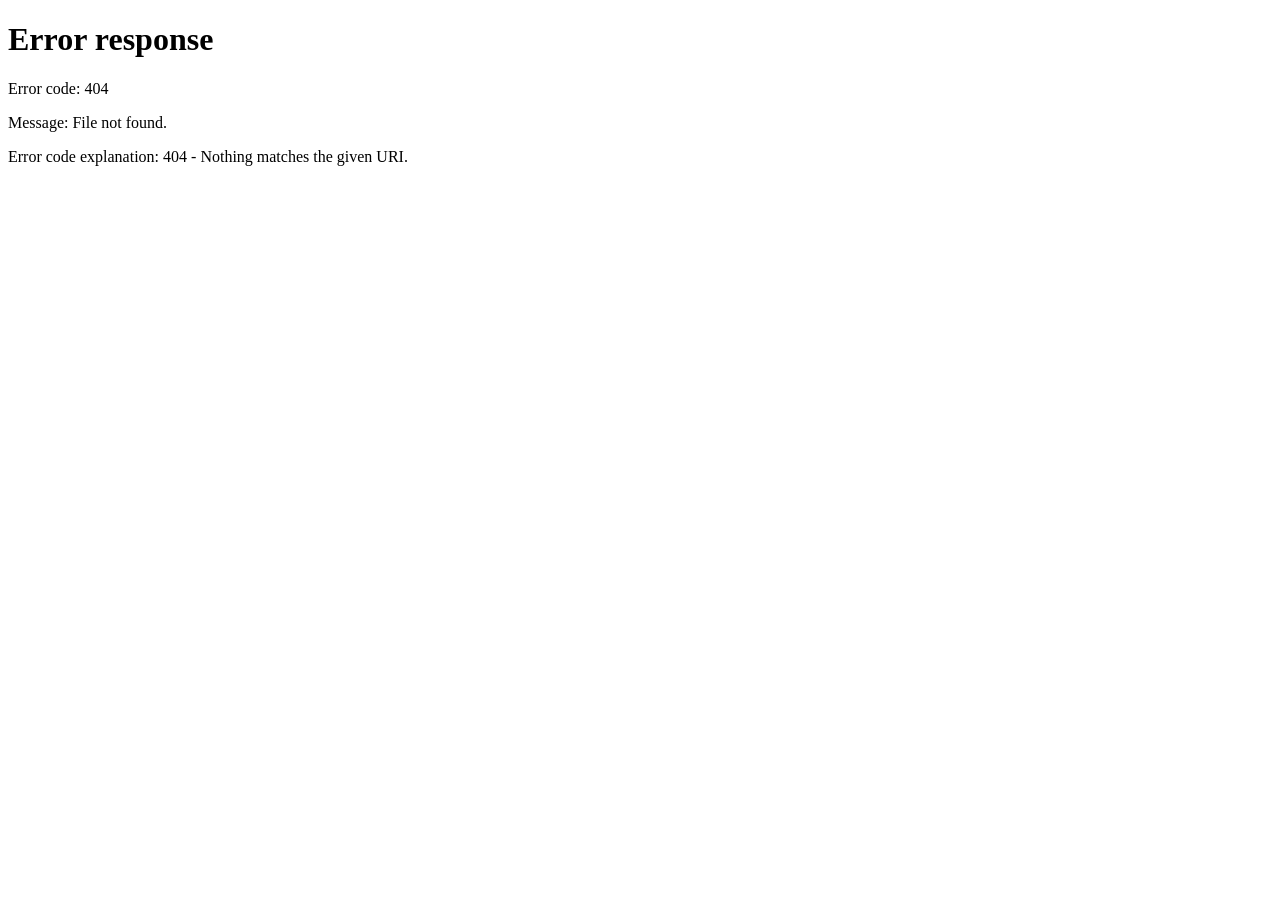
==== index.html @ 6df8cafc "first commit" ====
<!DOCTYPE html>
<html lang="pl">
  <head>
    <meta charset="UTF-8" />
    <meta http-equiv="refresh" content="0; url=/hispano-polaco/es/" />
    <meta name="viewport" content="width=device-width, initial-scale=1.0" />
    <title>Viva Polaco | Szkoła polskiego dla osób hiszpańskojęzycznych</title>
    <meta
      name="description"
      content="Dwujęzyczna strona szkoły języka polskiego dla osób hiszpańskojęzycznych. Wybierz wersję hiszpańską lub polską."
    />
    <meta name="robots" content="index, follow" />
    <link rel="canonical" href="https://teatrodeidiomas.pl/hispano-polaco/" />
    <link rel="alternate" hreflang="es" href="https://teatrodeidiomas.pl/hispano-polaco/es/" />
    <link rel="alternate" hreflang="pl" href="https://teatrodeidiomas.pl/hispano-polaco/pl/" />
    <link rel="alternate" hreflang="x-default" href="https://teatrodeidiomas.pl/hispano-polaco/es/" />
    <link rel="stylesheet" href="/hispano-polaco/assets/css/style.css" />
    <link rel="icon" type="image/svg+xml" href="/hispano-polaco/assets/img/favicon.svg" />
  </head>
  <body>
    <main class="language-hub">
      <section class="hub-card">
        <span class="eyebrow">Viva Polaco</span>
        <h1>Elige idioma / Wybierz język</h1>
        <p class="content-lead">
          Nueva escuela de polaco para personas hispanohablantes. Nowy serwis dla
          hiszpańskojęzycznych uczniów chcących uczyć się polskiego.
        </p>
        <div class="hub-grid">
          <a class="hub-link" href="/hispano-polaco/es/">
            <h2>Español</h2>
            <p>Entrar a la versión en español.</p>
          </a>
          <a class="hub-link" href="/hispano-polaco/pl/">
            <h2>Polski</h2>
            <p>Przejdź do wersji polskiej.</p>
          </a>
        </div>
      </section>
    </main>
  </body>
</html>
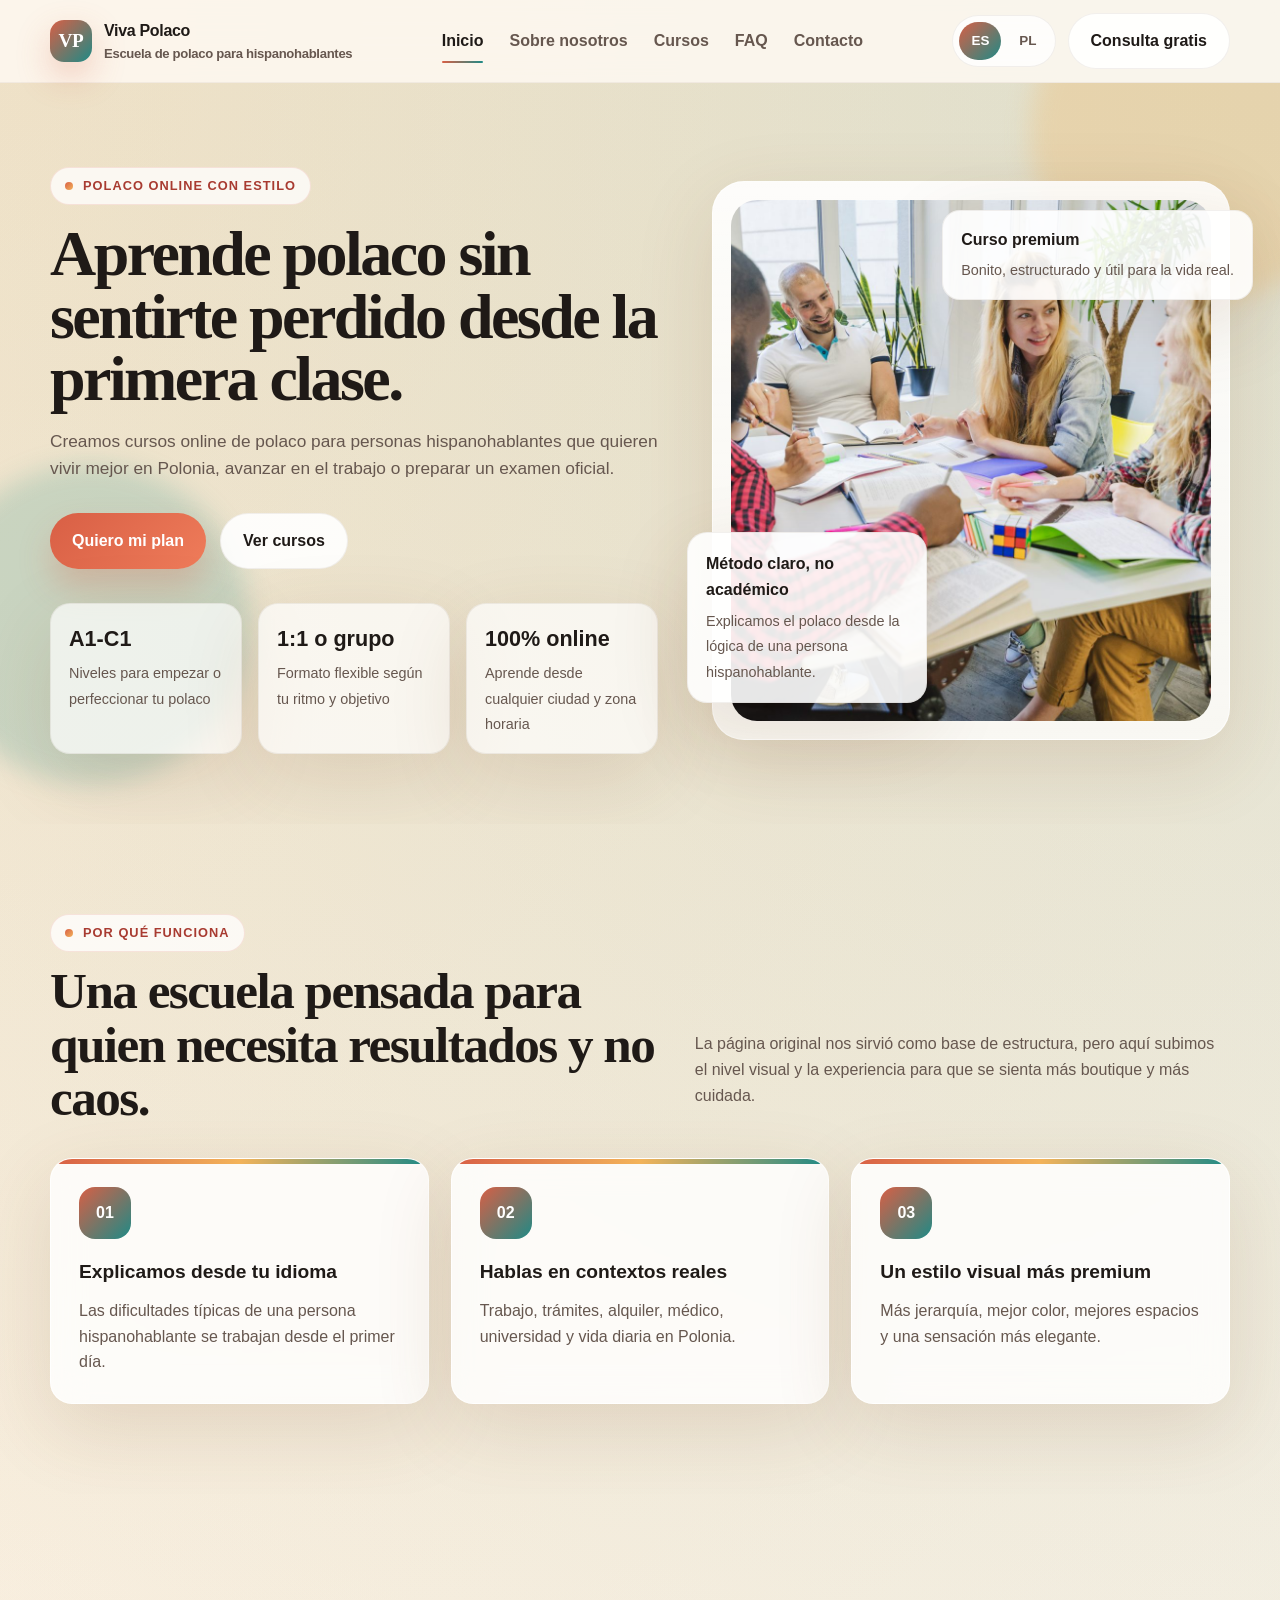
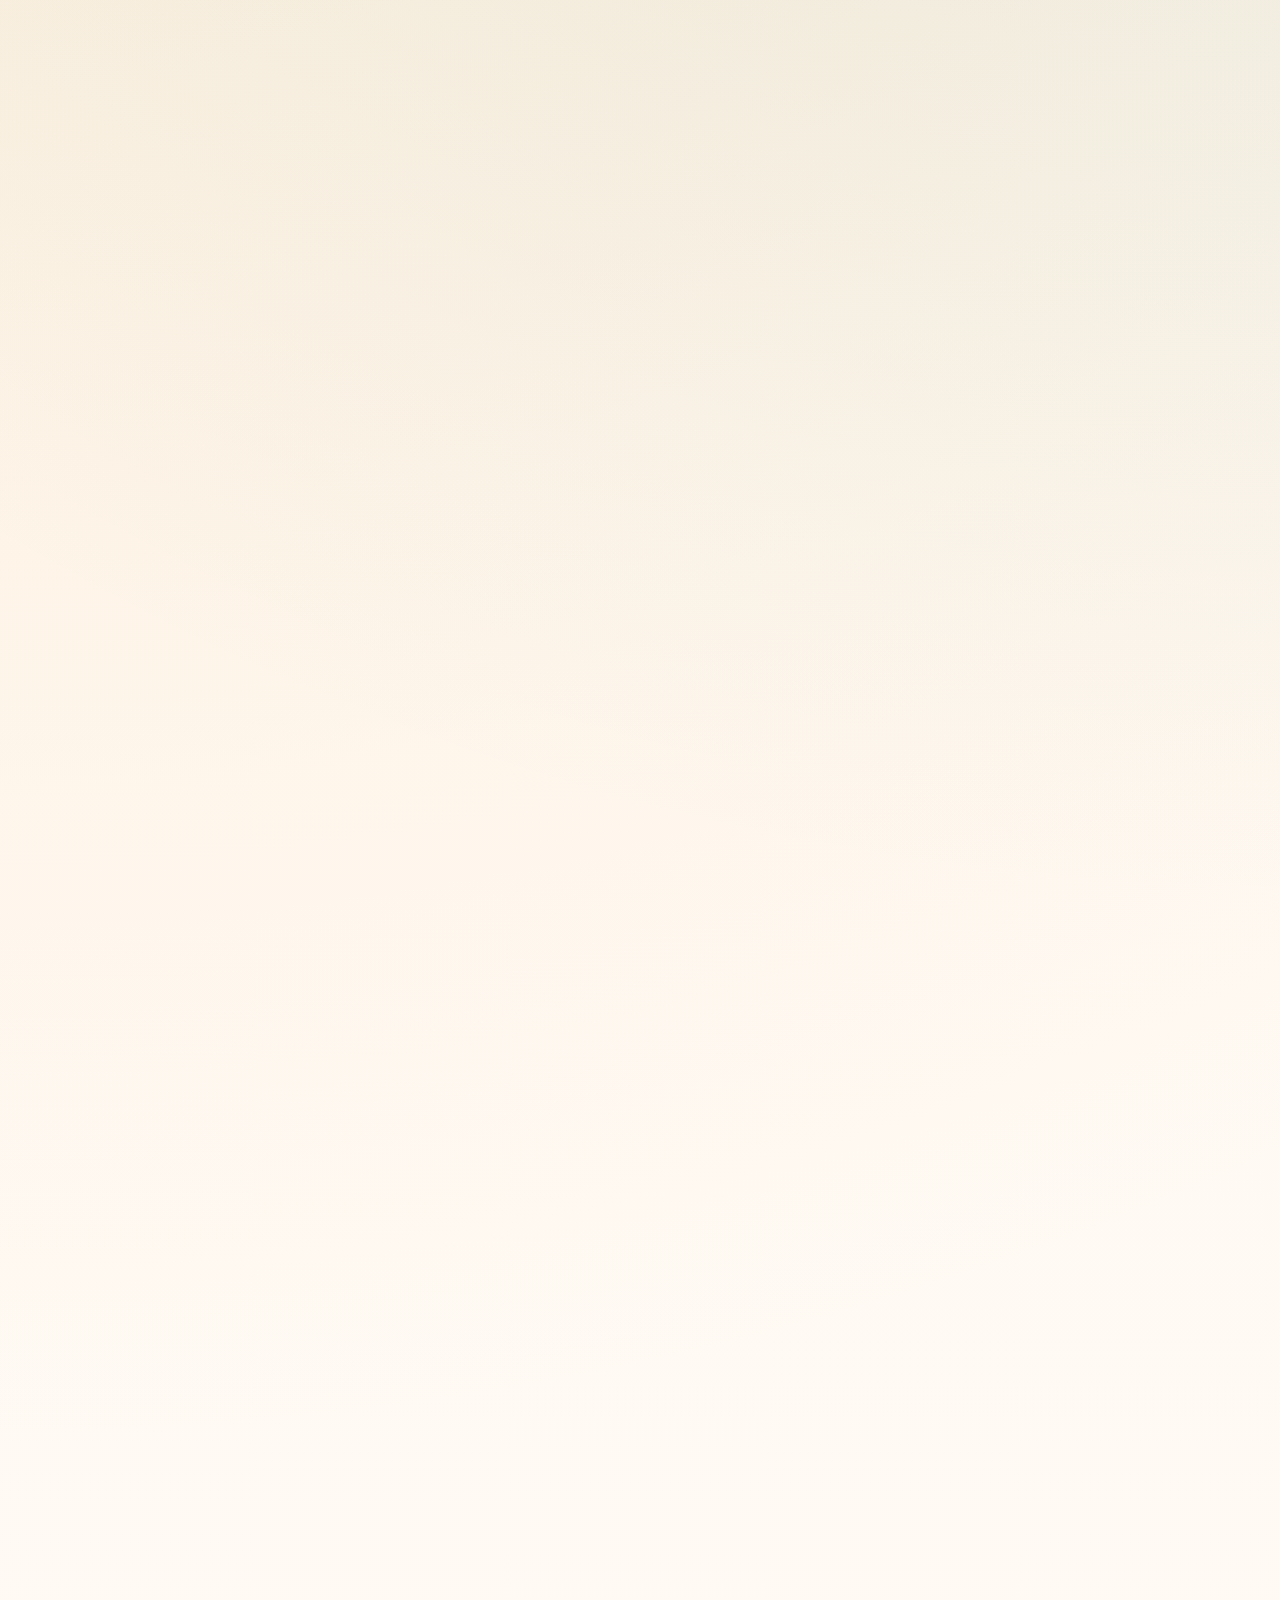
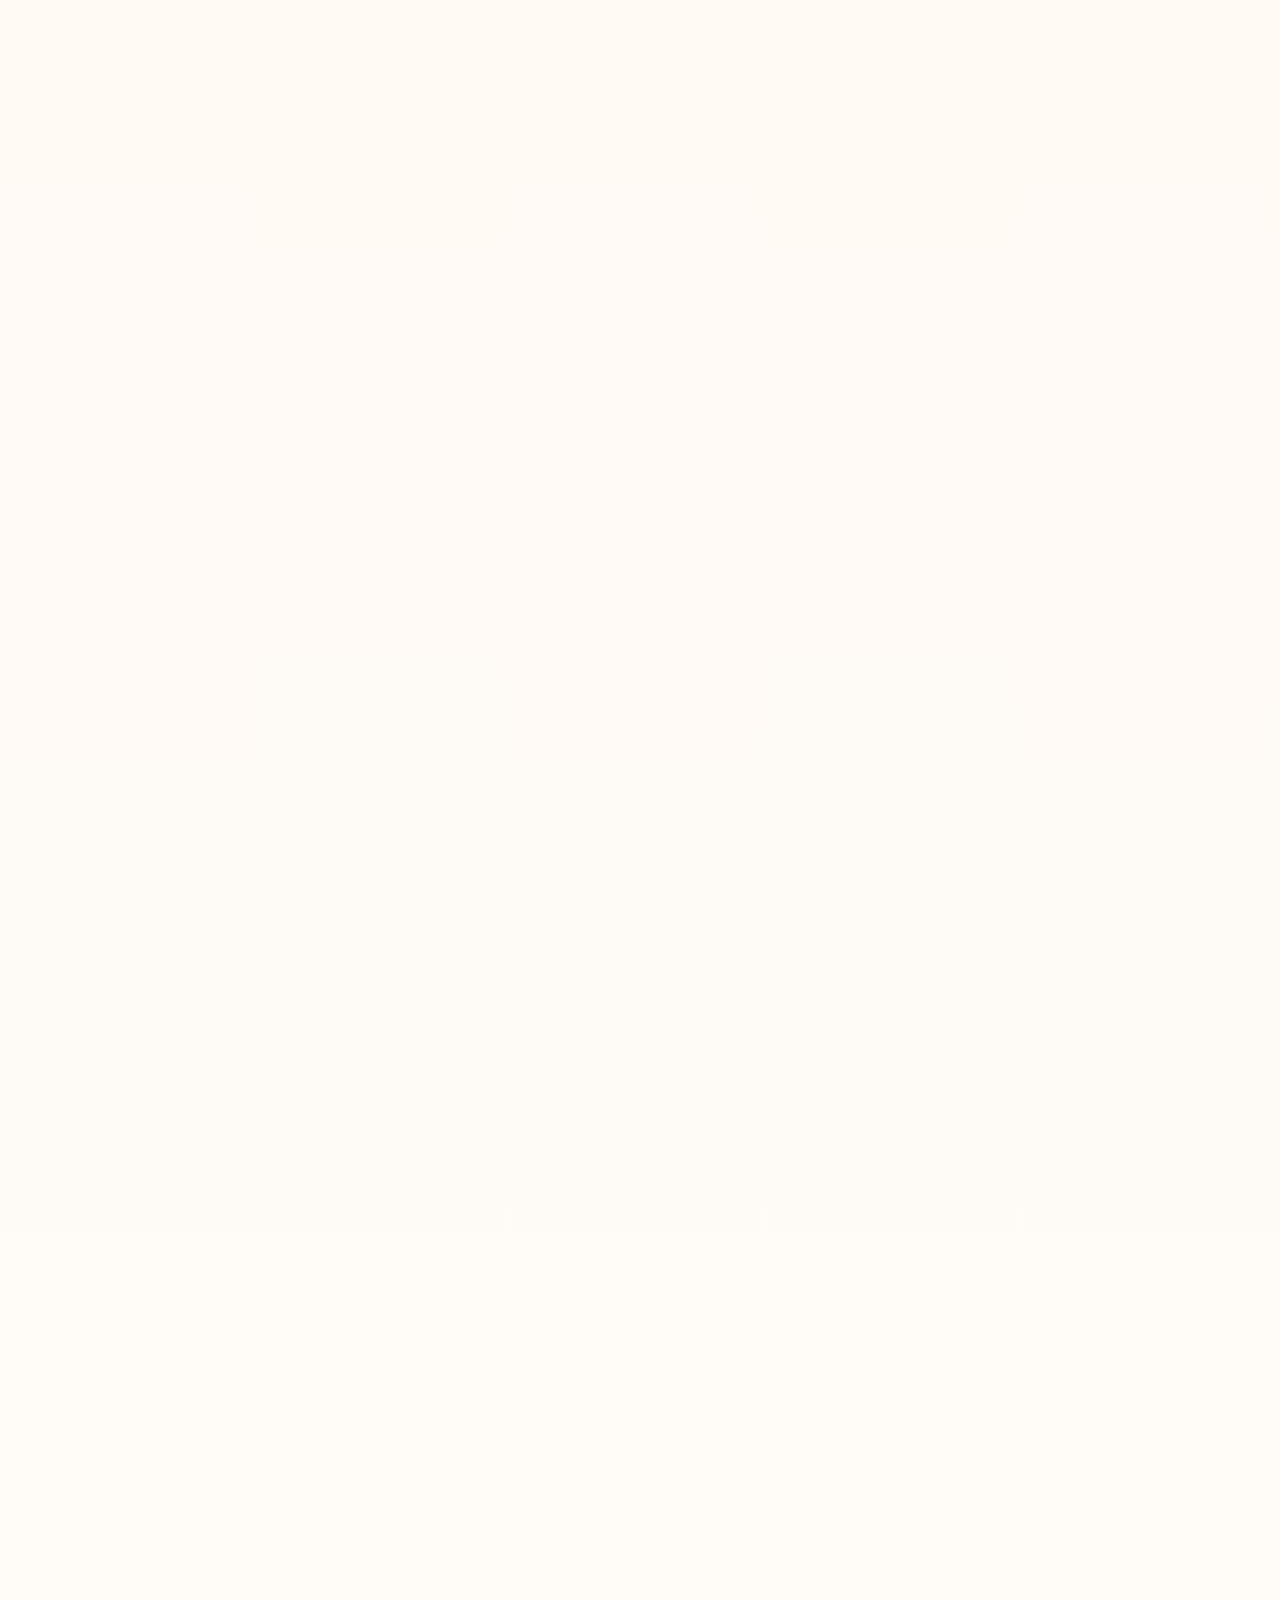
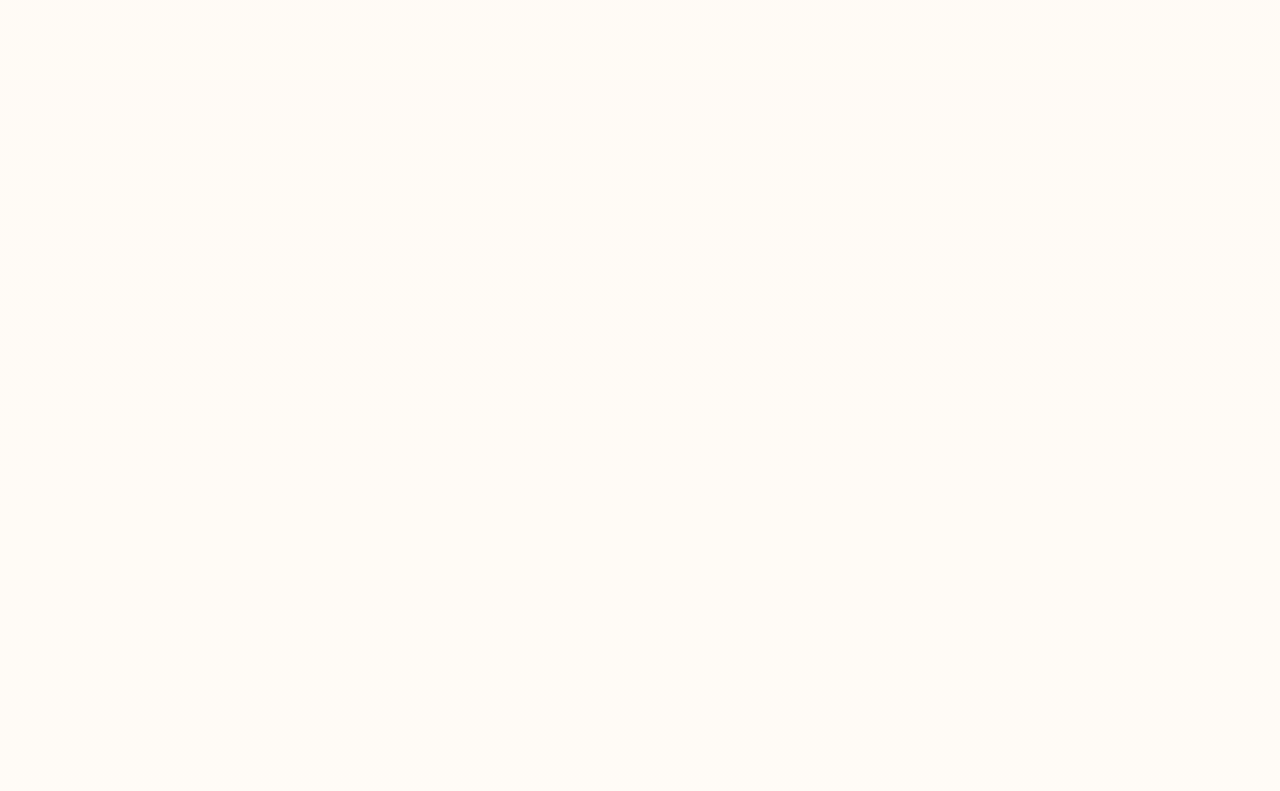
==== commit d5f20de9: "first commit" ====
--- a/index.html
+++ b/index.html
@@ -2,7 +2,7 @@
 <html lang="pl">
   <head>
     <meta charset="UTF-8" />
-    <meta http-equiv="refresh" content="0; url=/hispano-polaco/es/" />
+    <meta http-equiv="refresh" content="0; url=es/" />
     <meta name="viewport" content="width=device-width, initial-scale=1.0" />
     <title>Viva Polaco | Szkoła polskiego dla osób hiszpańskojęzycznych</title>
     <meta
@@ -14,8 +14,8 @@
     <link rel="alternate" hreflang="es" href="https://teatrodeidiomas.pl/hispano-polaco/es/" />
     <link rel="alternate" hreflang="pl" href="https://teatrodeidiomas.pl/hispano-polaco/pl/" />
     <link rel="alternate" hreflang="x-default" href="https://teatrodeidiomas.pl/hispano-polaco/es/" />
-    <link rel="stylesheet" href="/hispano-polaco/assets/css/style.css" />
-    <link rel="icon" type="image/svg+xml" href="/hispano-polaco/assets/img/favicon.svg" />
+    <link rel="stylesheet" href="assets/css/style.css" />
+    <link rel="icon" type="image/svg+xml" href="assets/img/favicon.svg" />
   </head>
   <body>
     <main class="language-hub">
@@ -27,11 +27,11 @@
           hiszpańskojęzycznych uczniów chcących uczyć się polskiego.
         </p>
         <div class="hub-grid">
-          <a class="hub-link" href="/hispano-polaco/es/">
+          <a class="hub-link" href="es/">
             <h2>Español</h2>
             <p>Entrar a la versión en español.</p>
           </a>
-          <a class="hub-link" href="/hispano-polaco/pl/">
+          <a class="hub-link" href="pl/">
             <h2>Polski</h2>
             <p>Przejdź do wersji polskiej.</p>
           </a>
--- a/assets/css/style.css
+++ b/assets/css/style.css
@@ -0,0 +1,971 @@
+:root {
+  --bg: #fffaf4;
+  --bg-soft: #fff2e4;
+  --surface: rgba(255, 255, 255, 0.82);
+  --surface-strong: #ffffff;
+  --ink: #1f1a17;
+  --muted: #66574f;
+  --line: rgba(92, 63, 38, 0.12);
+  --primary: #d85f45;
+  --primary-dark: #a83b31;
+  --secondary: #1f8a86;
+  --accent: #f3b35a;
+  --shadow: 0 24px 80px rgba(110, 61, 28, 0.14);
+  --radius-xl: 32px;
+  --radius-lg: 22px;
+  --radius-md: 16px;
+  --container: 1180px;
+}
+
+*,
+*::before,
+*::after {
+  box-sizing: border-box;
+}
+
+html {
+  scroll-behavior: smooth;
+}
+
+body {
+  margin: 0;
+  background:
+    radial-gradient(circle at top left, rgba(243, 179, 90, 0.24), transparent 34%),
+    radial-gradient(circle at top right, rgba(31, 138, 134, 0.16), transparent 28%),
+    linear-gradient(180deg, #fff8f1 0%, #fffdf9 100%);
+  color: var(--ink);
+  font-family: "Trebuchet MS", "Avenir Next", "Segoe UI", sans-serif;
+  line-height: 1.6;
+}
+
+body.menu-open {
+  overflow: hidden;
+}
+
+img {
+  max-width: 100%;
+  display: block;
+  height: auto;
+}
+
+a {
+  color: inherit;
+  text-decoration: none;
+}
+
+main {
+  display: block;
+}
+
+.container {
+  width: min(calc(100% - 40px), var(--container));
+  margin: 0 auto;
+}
+
+.eyebrow {
+  display: inline-flex;
+  align-items: center;
+  gap: 10px;
+  padding: 8px 14px;
+  border-radius: 999px;
+  background: rgba(255, 255, 255, 0.76);
+  border: 1px solid rgba(216, 95, 69, 0.15);
+  color: var(--primary-dark);
+  font-size: 0.8rem;
+  font-weight: 700;
+  letter-spacing: 0.08em;
+  text-transform: uppercase;
+}
+
+.eyebrow::before {
+  content: "";
+  width: 8px;
+  height: 8px;
+  border-radius: 50%;
+  background: linear-gradient(135deg, var(--primary), var(--accent));
+}
+
+.site-header {
+  position: sticky;
+  top: 0;
+  z-index: 40;
+  backdrop-filter: blur(18px);
+  background: rgba(255, 250, 244, 0.8);
+  border-bottom: 1px solid rgba(92, 63, 38, 0.06);
+}
+
+.header-inner {
+  display: flex;
+  align-items: center;
+  justify-content: space-between;
+  gap: 18px;
+  min-height: 82px;
+}
+
+.brand {
+  display: flex;
+  align-items: center;
+  gap: 12px;
+  font-weight: 700;
+  letter-spacing: -0.02em;
+}
+
+.brand-mark {
+  width: 42px;
+  height: 42px;
+  border-radius: 14px;
+  display: grid;
+  place-items: center;
+  color: #fff;
+  background: linear-gradient(135deg, var(--primary), var(--secondary));
+  box-shadow: 0 14px 34px rgba(216, 95, 69, 0.28);
+  font-family: Georgia, serif;
+  font-size: 1.2rem;
+}
+
+.brand-copy strong {
+  display: block;
+  font-size: 1rem;
+}
+
+.brand-copy span {
+  display: block;
+  color: var(--muted);
+  font-size: 0.82rem;
+}
+
+.nav-toggle {
+  display: none;
+}
+
+.nav-toggle-btn {
+  display: none;
+  width: 48px;
+  height: 48px;
+  border-radius: 14px;
+  border: 1px solid rgba(92, 63, 38, 0.12);
+  background: rgba(255, 255, 255, 0.72);
+  cursor: pointer;
+}
+
+.nav-toggle-btn span,
+.nav-toggle-btn::before,
+.nav-toggle-btn::after {
+  content: "";
+  display: block;
+  width: 22px;
+  height: 2px;
+  margin: 0 auto;
+  background: var(--ink);
+  transition: 0.25s ease;
+}
+
+.nav-toggle-btn span {
+  margin-top: 6px;
+  margin-bottom: 6px;
+}
+
+.nav {
+  display: flex;
+  align-items: center;
+  gap: 26px;
+}
+
+.nav a {
+  position: relative;
+  color: var(--muted);
+  font-weight: 600;
+}
+
+.nav a::after {
+  content: "";
+  position: absolute;
+  left: 0;
+  bottom: -9px;
+  width: 100%;
+  height: 2px;
+  border-radius: 999px;
+  background: linear-gradient(90deg, var(--primary), var(--secondary));
+  transform: scaleX(0);
+  transform-origin: left;
+  transition: transform 0.25s ease;
+}
+
+.nav a:hover,
+.nav a.active {
+  color: var(--ink);
+}
+
+.nav a:hover::after,
+.nav a.active::after {
+  transform: scaleX(1);
+}
+
+.header-actions {
+  display: flex;
+  align-items: center;
+  gap: 12px;
+}
+
+.lang-switch {
+  display: inline-flex;
+  align-items: center;
+  gap: 6px;
+  padding: 6px;
+  border-radius: 999px;
+  background: rgba(255, 255, 255, 0.82);
+  border: 1px solid rgba(92, 63, 38, 0.08);
+}
+
+.lang-switch a {
+  padding: 8px 12px;
+  border-radius: 999px;
+  color: var(--muted);
+  font-size: 0.84rem;
+  font-weight: 700;
+}
+
+.lang-switch a.active {
+  background: linear-gradient(135deg, var(--primary), var(--secondary));
+  color: #fff;
+}
+
+.btn {
+  display: inline-flex;
+  align-items: center;
+  justify-content: center;
+  gap: 10px;
+  padding: 14px 22px;
+  border-radius: 999px;
+  border: 0;
+  cursor: pointer;
+  font-weight: 700;
+  transition: transform 0.25s ease, box-shadow 0.25s ease, background 0.25s ease;
+}
+
+.btn:hover {
+  transform: translateY(-2px);
+}
+
+.btn-primary {
+  color: #fff;
+  background: linear-gradient(135deg, var(--primary), #ef7c5a);
+  box-shadow: 0 18px 32px rgba(216, 95, 69, 0.26);
+}
+
+.btn-secondary {
+  color: var(--ink);
+  background: rgba(255, 255, 255, 0.9);
+  border: 1px solid rgba(92, 63, 38, 0.08);
+}
+
+.hero {
+  position: relative;
+  overflow: hidden;
+  padding: 84px 0 70px;
+}
+
+.hero::before,
+.hero::after {
+  content: "";
+  position: absolute;
+  border-radius: 999px;
+  filter: blur(12px);
+  z-index: -1;
+}
+
+.hero::before {
+  width: 340px;
+  height: 340px;
+  top: -120px;
+  right: -90px;
+  background: rgba(243, 179, 90, 0.28);
+}
+
+.hero::after {
+  width: 320px;
+  height: 320px;
+  left: -70px;
+  bottom: 40px;
+  background: rgba(31, 138, 134, 0.18);
+}
+
+.hero-grid {
+  display: grid;
+  grid-template-columns: 1.08fr 0.92fr;
+  gap: 54px;
+  align-items: center;
+}
+
+.hero-copy h1 {
+  margin: 18px 0 18px;
+  font-family: Georgia, "Times New Roman", serif;
+  font-size: clamp(2.9rem, 5vw, 5rem);
+  line-height: 0.97;
+  letter-spacing: -0.04em;
+}
+
+.hero-copy p {
+  max-width: 620px;
+  margin: 0 0 30px;
+  color: var(--muted);
+  font-size: 1.08rem;
+}
+
+.hero-actions,
+.cta-actions {
+  display: flex;
+  flex-wrap: wrap;
+  gap: 14px;
+}
+
+.hero-stats {
+  display: grid;
+  grid-template-columns: repeat(3, minmax(0, 1fr));
+  gap: 16px;
+  margin-top: 34px;
+}
+
+.hero-stat {
+  padding: 18px 18px 16px;
+  border-radius: 20px;
+  background: rgba(255, 255, 255, 0.68);
+  border: 1px solid rgba(92, 63, 38, 0.08);
+  box-shadow: var(--shadow);
+}
+
+.hero-stat strong {
+  display: block;
+  margin-bottom: 4px;
+  font-size: 1.35rem;
+}
+
+.hero-stat span {
+  color: var(--muted);
+  font-size: 0.9rem;
+}
+
+.hero-card {
+  position: relative;
+  padding: 18px;
+  border-radius: var(--radius-xl);
+  background: linear-gradient(180deg, rgba(255,255,255,0.9), rgba(255,255,255,0.72));
+  border: 1px solid rgba(255,255,255,0.7);
+  box-shadow: var(--shadow);
+}
+
+.hero-photo {
+  border-radius: 26px;
+  overflow: hidden;
+  aspect-ratio: 0.92;
+}
+
+.hero-photo img {
+  width: 100%;
+  height: 100%;
+  object-fit: cover;
+}
+
+.floating-note,
+.floating-badge {
+  position: absolute;
+  background: rgba(255, 255, 255, 0.9);
+  border: 1px solid rgba(92, 63, 38, 0.08);
+  box-shadow: var(--shadow);
+}
+
+.floating-note {
+  left: -26px;
+  bottom: 36px;
+  width: min(240px, 72%);
+  padding: 18px;
+  border-radius: 20px;
+}
+
+.floating-note strong,
+.floating-badge strong {
+  display: block;
+  margin-bottom: 5px;
+}
+
+.floating-note span,
+.floating-badge span {
+  color: var(--muted);
+  font-size: 0.9rem;
+}
+
+.floating-badge {
+  top: 28px;
+  right: -24px;
+  padding: 16px 18px;
+  border-radius: 18px;
+}
+
+.section {
+  padding: 90px 0;
+}
+
+.section-head {
+  display: flex;
+  align-items: end;
+  justify-content: space-between;
+  gap: 24px;
+  margin-bottom: 34px;
+}
+
+.section-head h2,
+.cta-panel h2 {
+  margin: 12px 0 0;
+  font-family: Georgia, "Times New Roman", serif;
+  font-size: clamp(2rem, 4vw, 3.25rem);
+  line-height: 1.04;
+  letter-spacing: -0.03em;
+}
+
+.section-head p,
+.cta-panel p,
+.content-lead,
+.faq-intro {
+  max-width: 620px;
+  color: var(--muted);
+  font-size: 1rem;
+}
+
+.cards {
+  display: grid;
+  grid-template-columns: repeat(3, minmax(0, 1fr));
+  gap: 22px;
+}
+
+.card,
+.pricing-card,
+.faq-item,
+.contact-card,
+.story-card,
+.feature-panel {
+  background: var(--surface);
+  border: 1px solid rgba(255, 255, 255, 0.8);
+  backdrop-filter: blur(16px);
+  box-shadow: var(--shadow);
+}
+
+.card,
+.feature-panel {
+  position: relative;
+  overflow: hidden;
+  padding: 28px;
+  border-radius: var(--radius-lg);
+}
+
+.card::before,
+.feature-panel::before,
+.story-card::before {
+  content: "";
+  position: absolute;
+  inset: 0 0 auto 0;
+  height: 5px;
+  background: linear-gradient(90deg, var(--primary), var(--accent), var(--secondary));
+}
+
+.card-icon {
+  width: 52px;
+  height: 52px;
+  margin-bottom: 18px;
+  border-radius: 16px;
+  display: grid;
+  place-items: center;
+  font-weight: 800;
+  color: #fff;
+  background: linear-gradient(135deg, var(--primary), var(--secondary));
+}
+
+.card h3,
+.pricing-card h3,
+.story-card h3,
+.contact-card h3 {
+  margin: 0 0 10px;
+  font-size: 1.2rem;
+}
+
+.card p,
+.story-card p,
+.contact-card p,
+.pricing-card p,
+.feature-panel p {
+  margin: 0;
+  color: var(--muted);
+}
+
+.split-grid {
+  display: grid;
+  grid-template-columns: 0.88fr 1.12fr;
+  gap: 28px;
+}
+
+.story-card {
+  position: relative;
+  padding: 32px;
+  border-radius: 28px;
+  overflow: hidden;
+}
+
+.story-list {
+  display: grid;
+  gap: 16px;
+}
+
+.story-list li,
+.check-list li,
+.policy-list li {
+  color: var(--muted);
+}
+
+.feature-stack {
+  display: grid;
+  gap: 20px;
+}
+
+.feature-panel {
+  padding: 24px;
+}
+
+.feature-kicker {
+  display: inline-block;
+  margin-bottom: 12px;
+  color: var(--primary-dark);
+  font-size: 0.8rem;
+  font-weight: 700;
+  letter-spacing: 0.08em;
+  text-transform: uppercase;
+}
+
+.pricing-grid {
+  display: grid;
+  grid-template-columns: repeat(3, minmax(0, 1fr));
+  gap: 22px;
+}
+
+.pricing-card {
+  padding: 30px;
+  border-radius: 26px;
+}
+
+.pricing-card.featured {
+  transform: translateY(-8px);
+  background: linear-gradient(180deg, rgba(255,255,255,0.95), rgba(255,244,233,0.92));
+}
+
+.price {
+  margin: 14px 0 10px;
+  font-family: Georgia, serif;
+  font-size: 2.3rem;
+  line-height: 1;
+}
+
+.price small {
+  font-family: "Trebuchet MS", sans-serif;
+  font-size: 0.92rem;
+}
+
+.check-list {
+  padding-left: 20px;
+}
+
+.check-list li + li,
+.policy-list li + li {
+  margin-top: 10px;
+}
+
+.banner {
+  padding: 34px;
+  border-radius: var(--radius-xl);
+  background:
+    linear-gradient(135deg, rgba(31,138,134,0.94), rgba(216,95,69,0.94)),
+    #123;
+  color: #fff;
+  box-shadow: 0 28px 80px rgba(35, 77, 83, 0.28);
+}
+
+.banner p {
+  color: rgba(255,255,255,0.86);
+}
+
+.testimonials {
+  display: grid;
+  grid-template-columns: repeat(3, minmax(0, 1fr));
+  gap: 22px;
+}
+
+.quote {
+  padding: 28px;
+  border-radius: 24px;
+  background: rgba(255,255,255,0.78);
+  border: 1px solid rgba(255,255,255,0.8);
+  box-shadow: var(--shadow);
+}
+
+.quote strong {
+  display: block;
+  margin-top: 18px;
+}
+
+.quote span {
+  color: var(--muted);
+  font-size: 0.9rem;
+}
+
+.faq-shell {
+  display: grid;
+  gap: 16px;
+}
+
+.faq-item {
+  border-radius: 22px;
+  overflow: hidden;
+}
+
+.faq-question {
+  width: 100%;
+  padding: 22px 24px;
+  border: 0;
+  background: transparent;
+  color: var(--ink);
+  display: flex;
+  align-items: center;
+  justify-content: space-between;
+  gap: 20px;
+  text-align: left;
+  font: inherit;
+  font-weight: 700;
+  cursor: pointer;
+}
+
+.faq-icon {
+  width: 34px;
+  height: 34px;
+  border-radius: 50%;
+  display: grid;
+  place-items: center;
+  background: rgba(216, 95, 69, 0.1);
+  color: var(--primary-dark);
+  flex-shrink: 0;
+}
+
+.faq-answer {
+  padding: 0 24px 24px;
+  color: var(--muted);
+}
+
+.faq-answer[hidden] {
+  display: none;
+}
+
+.contact-grid {
+  display: grid;
+  grid-template-columns: 0.92fr 1.08fr;
+  gap: 24px;
+}
+
+.contact-card,
+.contact-form {
+  padding: 30px;
+  border-radius: 26px;
+}
+
+.contact-links {
+  display: grid;
+  gap: 12px;
+  margin: 26px 0;
+}
+
+.contact-link {
+  display: flex;
+  align-items: center;
+  gap: 12px;
+  padding: 16px 18px;
+  border-radius: 18px;
+  background: rgba(255,255,255,0.62);
+  border: 1px solid rgba(92, 63, 38, 0.08);
+}
+
+.social-row {
+  display: flex;
+  flex-wrap: wrap;
+  gap: 12px;
+}
+
+.social-pill {
+  display: inline-flex;
+  align-items: center;
+  justify-content: center;
+  min-width: 48px;
+  min-height: 48px;
+  padding: 0 14px;
+  border-radius: 999px;
+  background: rgba(255,255,255,0.74);
+  border: 1px solid rgba(92, 63, 38, 0.08);
+  font-weight: 800;
+  color: var(--primary-dark);
+}
+
+.form-row {
+  display: grid;
+  grid-template-columns: 1fr 1fr;
+  gap: 16px;
+}
+
+.form-group {
+  margin-bottom: 16px;
+}
+
+.form-group label {
+  display: block;
+  margin-bottom: 8px;
+  font-weight: 700;
+}
+
+.form-group input,
+.form-group select,
+.form-group textarea {
+  width: 100%;
+  padding: 14px 16px;
+  border-radius: 16px;
+  border: 1px solid rgba(92, 63, 38, 0.12);
+  background: rgba(255,255,255,0.9);
+  color: var(--ink);
+  font: inherit;
+}
+
+.form-group textarea {
+  min-height: 140px;
+  resize: vertical;
+}
+
+.error {
+  display: block;
+  min-height: 20px;
+  margin-top: 7px;
+  color: #b83228;
+  font-size: 0.84rem;
+}
+
+.error-input {
+  border-color: #b83228;
+  background: rgba(255, 241, 240, 0.96);
+}
+
+.form-success {
+  padding: 18px 20px;
+  border-radius: 18px;
+  background: rgba(230, 255, 247, 0.98);
+  color: #1f6a5b;
+  border: 1px solid rgba(31, 138, 134, 0.16);
+  font-weight: 700;
+}
+
+.cta-panel {
+  padding: 40px;
+  border-radius: 30px;
+  background:
+    radial-gradient(circle at top left, rgba(243,179,90,0.22), transparent 28%),
+    linear-gradient(135deg, rgba(255,255,255,0.9), rgba(255,246,237,0.95));
+  border: 1px solid rgba(255,255,255,0.78);
+  box-shadow: var(--shadow);
+}
+
+.site-footer {
+  padding: 36px 0 56px;
+  color: var(--muted);
+}
+
+.footer-inner {
+  display: flex;
+  align-items: center;
+  justify-content: space-between;
+  gap: 16px;
+  padding-top: 24px;
+  border-top: 1px solid rgba(92, 63, 38, 0.1);
+}
+
+.footer-links {
+  display: flex;
+  flex-wrap: wrap;
+  gap: 14px;
+}
+
+.language-hub {
+  min-height: 100vh;
+  display: grid;
+  place-items: center;
+  padding: 36px 0;
+}
+
+.hub-card {
+  width: min(calc(100% - 40px), 960px);
+  padding: 38px;
+  border-radius: 34px;
+  background:
+    radial-gradient(circle at top right, rgba(243,179,90,0.22), transparent 32%),
+    linear-gradient(180deg, rgba(255,255,255,0.92), rgba(255,247,239,0.96));
+  border: 1px solid rgba(255,255,255,0.84);
+  box-shadow: var(--shadow);
+}
+
+.hub-grid {
+  display: grid;
+  grid-template-columns: 1fr 1fr;
+  gap: 22px;
+  margin-top: 30px;
+}
+
+.hub-link {
+  padding: 28px;
+  border-radius: 28px;
+  background: rgba(255,255,255,0.84);
+  border: 1px solid rgba(92, 63, 38, 0.08);
+  transition: transform 0.25s ease, box-shadow 0.25s ease;
+}
+
+.hub-link:hover {
+  transform: translateY(-4px);
+  box-shadow: var(--shadow);
+}
+
+.policy-shell {
+  max-width: 860px;
+}
+
+.policy-list {
+  padding-left: 20px;
+}
+
+@supports (content-visibility: auto) {
+  .section,
+  .cta-panel,
+  .faq-item,
+  .contact-card,
+  .contact-form {
+    content-visibility: auto;
+    contain-intrinsic-size: 1px 700px;
+  }
+}
+
+@media (max-width: 980px) {
+  .hero-grid,
+  .split-grid,
+  .contact-grid,
+  .hub-grid,
+  .pricing-grid,
+  .testimonials {
+    grid-template-columns: 1fr;
+  }
+
+  .cards {
+    grid-template-columns: repeat(2, minmax(0, 1fr));
+  }
+
+  .hero-photo {
+    aspect-ratio: 1.1;
+  }
+
+  .floating-note,
+  .floating-badge {
+    position: static;
+    width: auto;
+    margin-top: 14px;
+  }
+}
+
+@media (max-width: 780px) {
+  .nav-toggle-btn {
+    display: inline-grid;
+    place-items: center;
+  }
+
+  .nav {
+    position: fixed;
+    inset: 82px 16px auto 16px;
+    flex-direction: column;
+    align-items: stretch;
+    gap: 0;
+    padding: 16px;
+    border-radius: 24px;
+    background: rgba(255, 252, 247, 0.96);
+    border: 1px solid rgba(255,255,255,0.9);
+    box-shadow: var(--shadow);
+    opacity: 0;
+    pointer-events: none;
+    transform: translateY(-12px);
+    transition: opacity 0.25s ease, transform 0.25s ease;
+  }
+
+  .nav a {
+    padding: 14px 10px;
+  }
+
+  .nav a::after {
+    display: none;
+  }
+
+  .nav-toggle:checked ~ .nav {
+    opacity: 1;
+    pointer-events: auto;
+    transform: translateY(0);
+  }
+
+  .nav-toggle:checked + .nav-toggle-btn::before {
+    transform: translateY(8px) rotate(45deg);
+  }
+
+  .nav-toggle:checked + .nav-toggle-btn span {
+    opacity: 0;
+  }
+
+  .nav-toggle:checked + .nav-toggle-btn::after {
+    transform: translateY(-8px) rotate(-45deg);
+  }
+
+  .header-actions .btn-secondary {
+    display: none;
+  }
+
+  .hero {
+    padding-top: 48px;
+  }
+
+  .hero-stats,
+  .form-row,
+  .cards {
+    grid-template-columns: 1fr;
+  }
+
+  .section-head,
+  .footer-inner {
+    flex-direction: column;
+    align-items: flex-start;
+  }
+}
+
+@media (max-width: 560px) {
+  .container {
+    width: min(calc(100% - 28px), var(--container));
+  }
+
+  .hub-card,
+  .cta-panel,
+  .contact-card,
+  .contact-form,
+  .story-card,
+  .card,
+  .pricing-card {
+    padding: 24px;
+  }
+
+  .brand-copy span {
+    display: none;
+  }
+
+  .lang-switch {
+    display: none;
+  }
+}
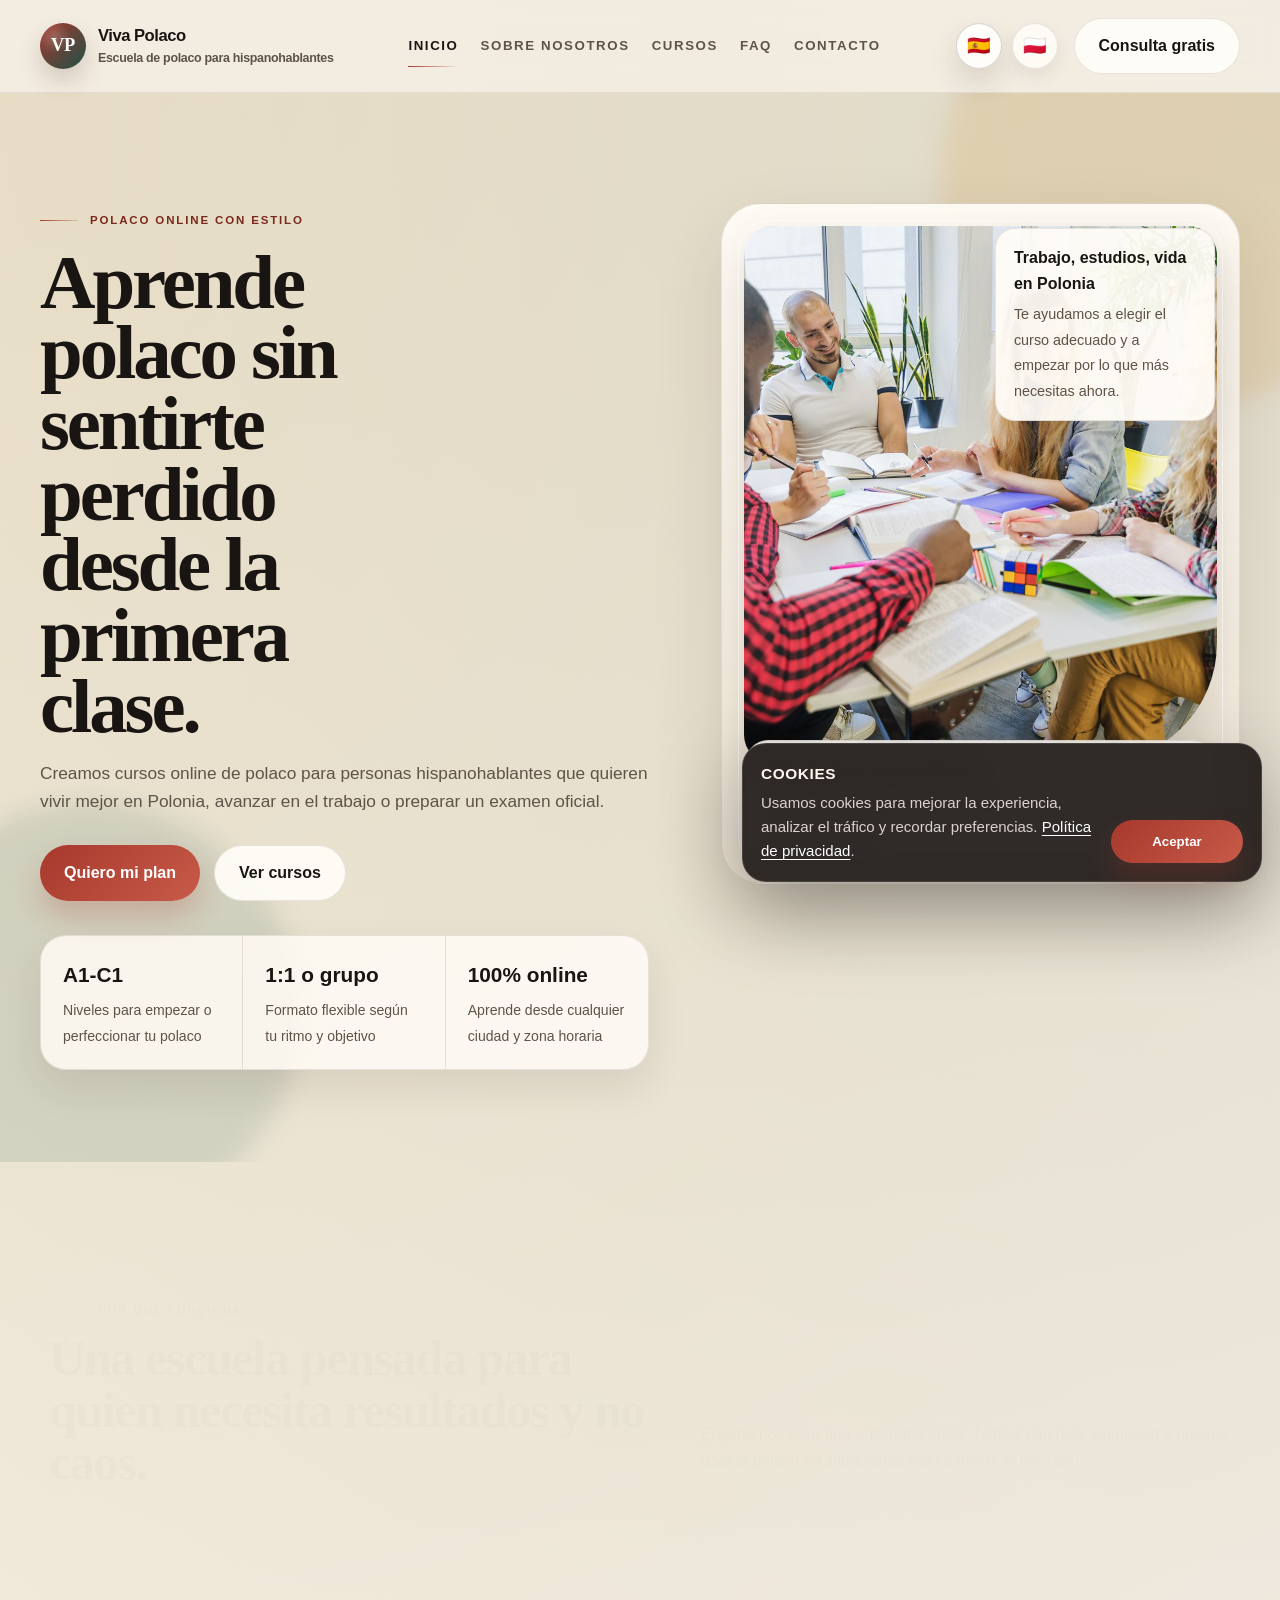
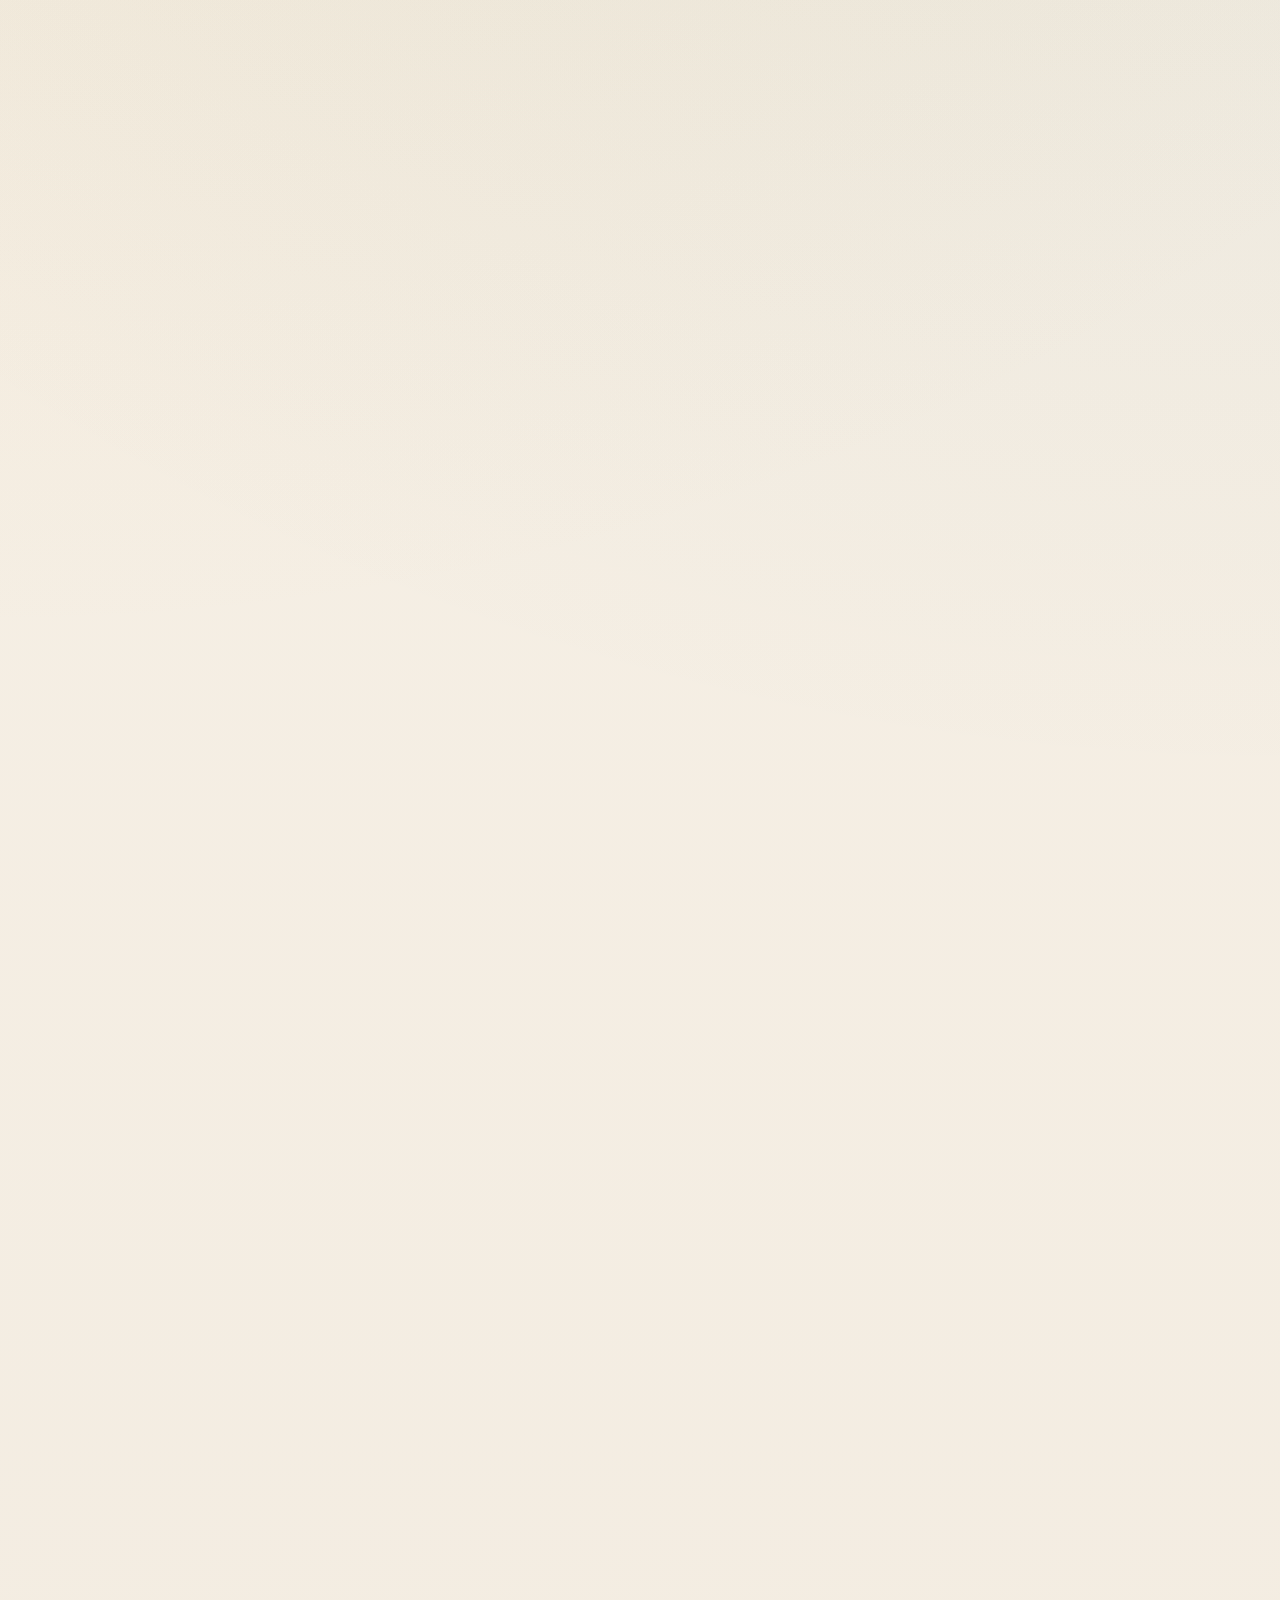
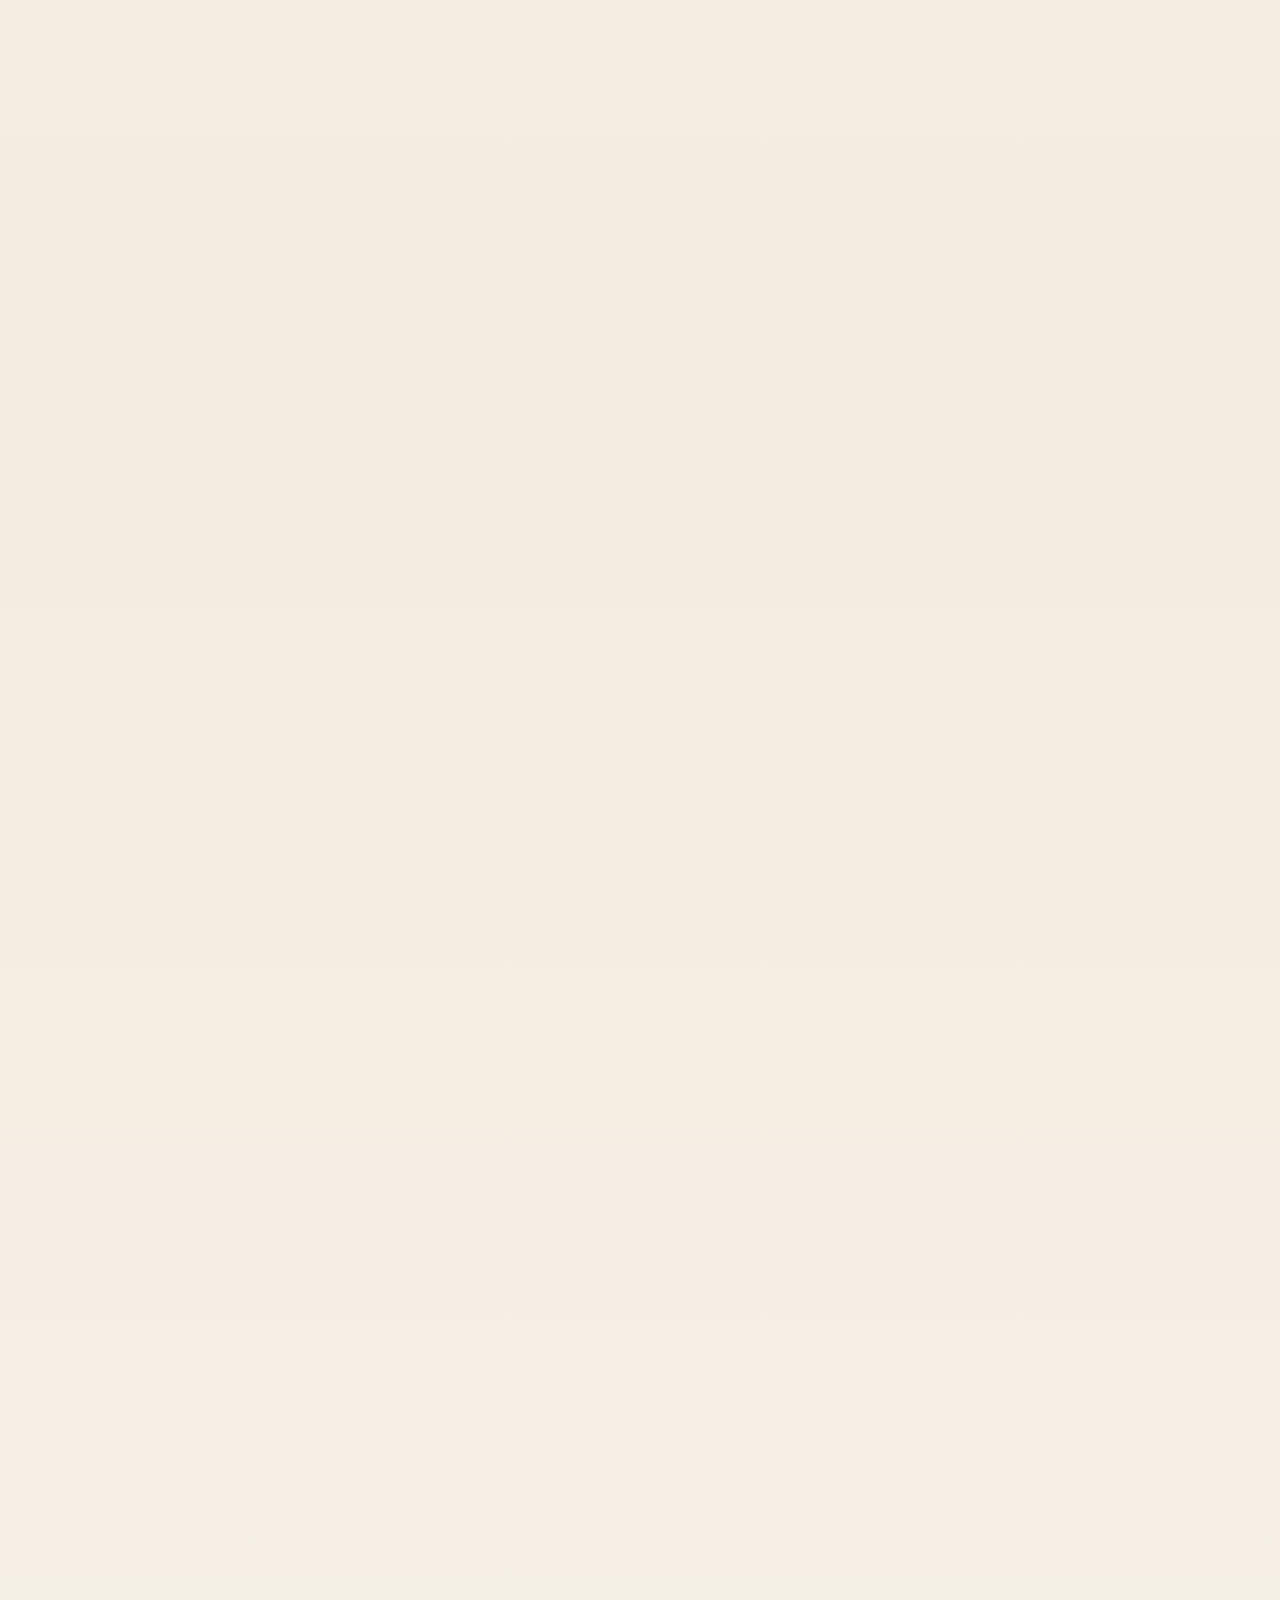
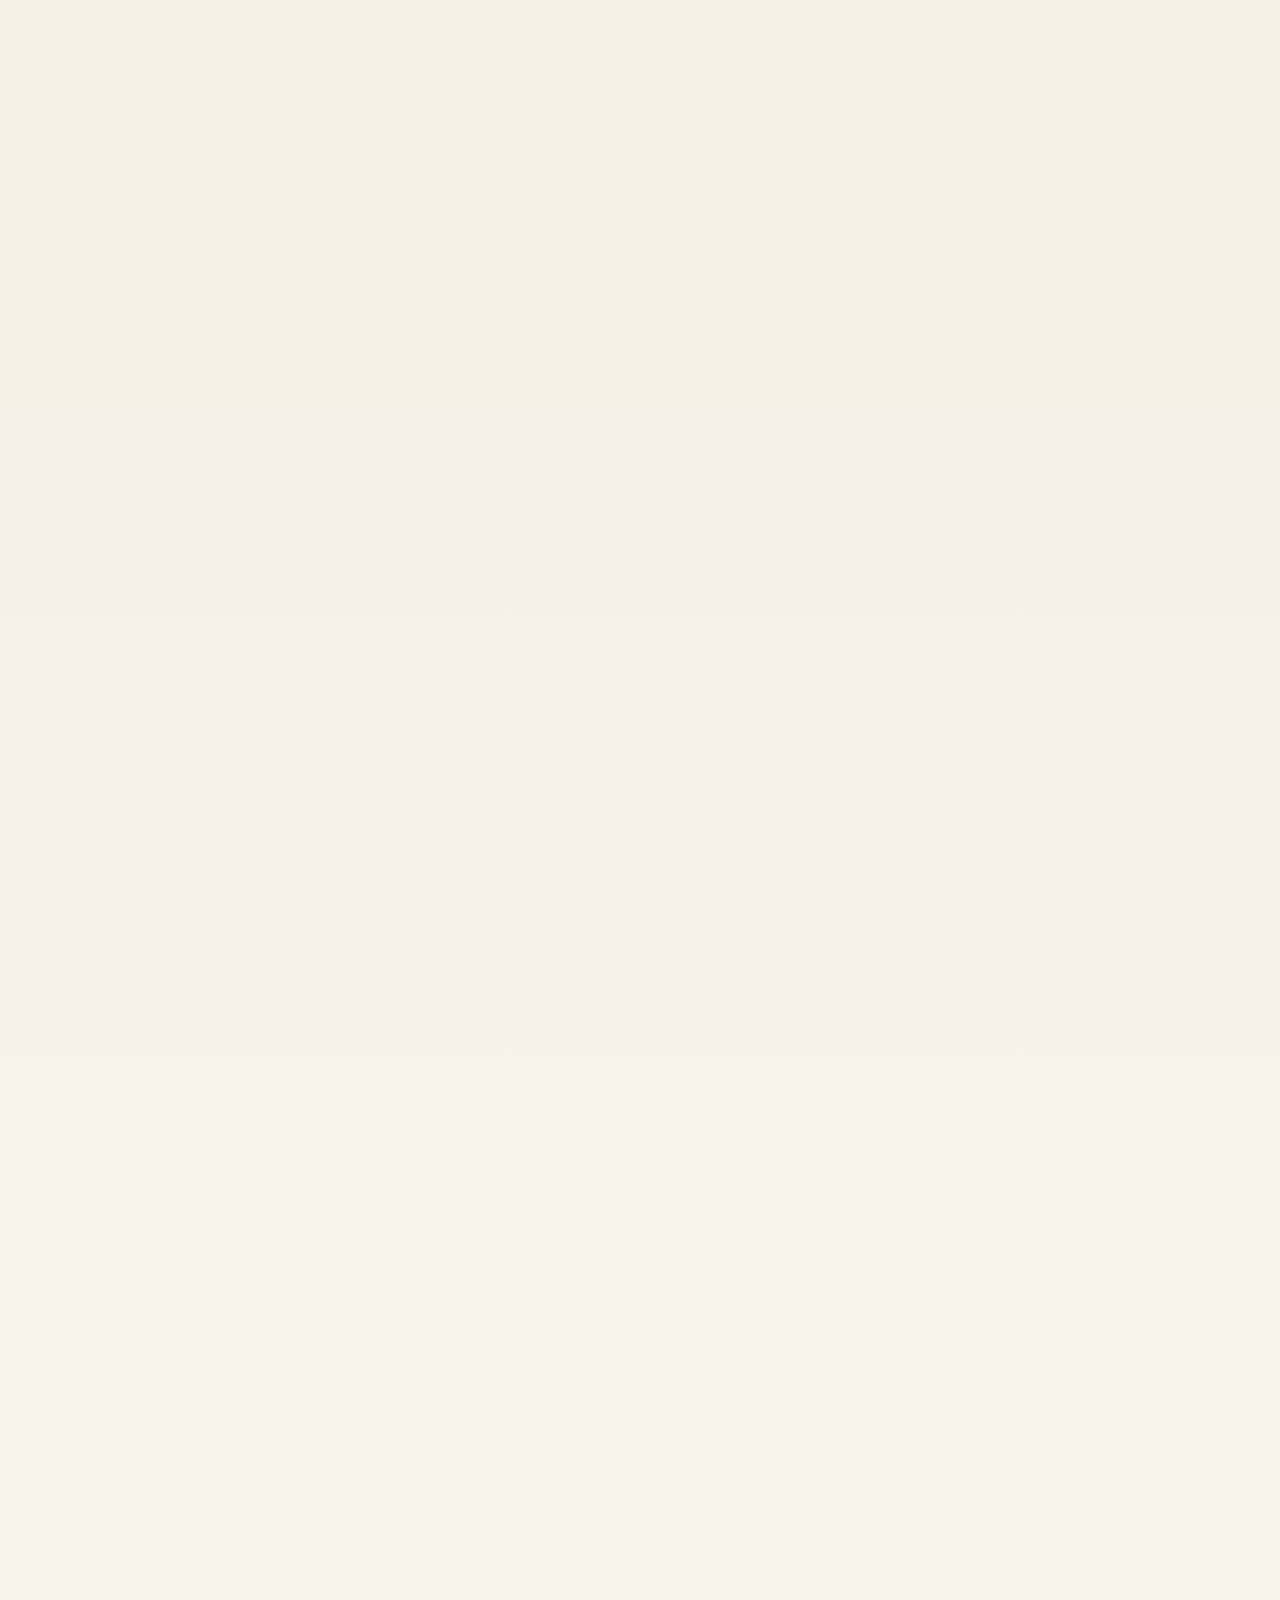
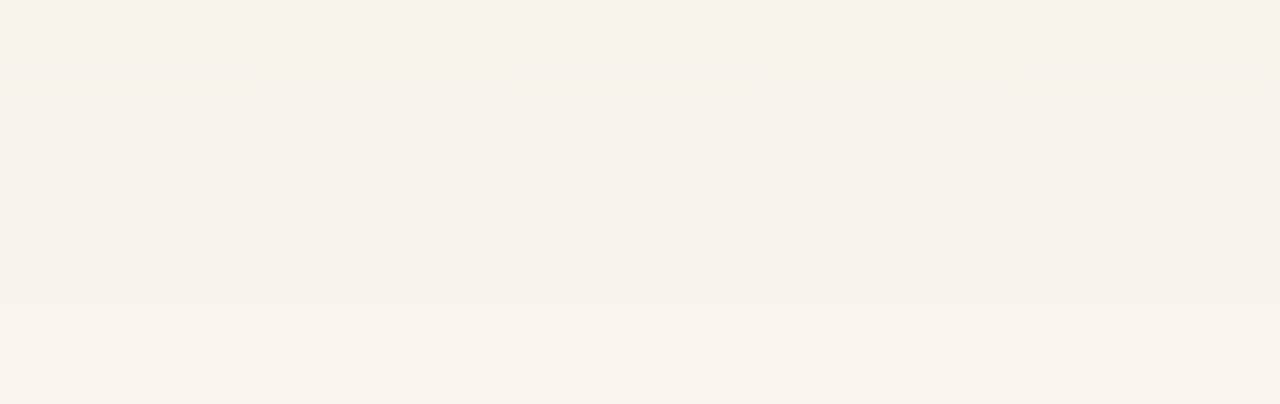
==== commit 741dc10b: "first commit" ====
--- a/index.html
+++ b/index.html
@@ -23,8 +23,8 @@
         <span class="eyebrow">Viva Polaco</span>
         <h1>Elige idioma / Wybierz język</h1>
         <p class="content-lead">
-          Nueva escuela de polaco para personas hispanohablantes. Nowy serwis dla
-          hiszpańskojęzycznych uczniów chcących uczyć się polskiego.
+          Escuela de polaco para personas hispanohablantes. Szkoła polskiego dla
+          osób hiszpańskojęzycznych, które chcą uczyć się skutecznie i spokojnie.
         </p>
         <div class="hub-grid">
           <a class="hub-link" href="es/">
--- a/assets/css/style.css
+++ b/assets/css/style.css
@@ -1,20 +1,22 @@
 :root {
-  --bg: #fffaf4;
-  --bg-soft: #fff2e4;
-  --surface: rgba(255, 255, 255, 0.82);
-  --surface-strong: #ffffff;
-  --ink: #1f1a17;
-  --muted: #66574f;
-  --line: rgba(92, 63, 38, 0.12);
-  --primary: #d85f45;
-  --primary-dark: #a83b31;
-  --secondary: #1f8a86;
-  --accent: #f3b35a;
-  --shadow: 0 24px 80px rgba(110, 61, 28, 0.14);
-  --radius-xl: 32px;
-  --radius-lg: 22px;
-  --radius-md: 16px;
-  --container: 1180px;
+  --bg: #f6f0e6;
+  --bg-soft: #ede1cf;
+  --surface: rgba(252, 248, 242, 0.94);
+  --surface-strong: #fffdf9;
+  --ink: #191512;
+  --muted: #5f5348;
+  --line: rgba(73, 54, 37, 0.16);
+  --primary: #a7392d;
+  --primary-dark: #7a281e;
+  --secondary: #1f5147;
+  --accent: #d3a95b;
+  --shadow: 0 28px 70px rgba(62, 41, 25, 0.12);
+  --shadow-soft: 0 18px 38px rgba(62, 41, 25, 0.1);
+  --radius-xl: 36px;
+  --radius-lg: 26px;
+  --radius-md: 18px;
+  --container: 1200px;
+  --ease-out: cubic-bezier(0.22, 1, 0.36, 1);
 }
 
 *,
@@ -25,17 +27,19 @@
 
 html {
   scroll-behavior: smooth;
+  scroll-padding-top: 104px;
 }
 
 body {
   margin: 0;
   background:
-    radial-gradient(circle at top left, rgba(243, 179, 90, 0.24), transparent 34%),
-    radial-gradient(circle at top right, rgba(31, 138, 134, 0.16), transparent 28%),
-    linear-gradient(180deg, #fff8f1 0%, #fffdf9 100%);
+    radial-gradient(circle at 0% 0%, rgba(211, 169, 91, 0.2), transparent 28%),
+    radial-gradient(circle at 100% 0%, rgba(31, 81, 71, 0.11), transparent 30%),
+    linear-gradient(180deg, #f8f2e8 0%, #f3ece1 46%, #fbf8f2 100%);
   color: var(--ink);
-  font-family: "Trebuchet MS", "Avenir Next", "Segoe UI", sans-serif;
+  font-family: "Trebuchet MS", "Segoe UI", sans-serif;
   line-height: 1.6;
+  overflow-x: hidden;
 }
 
 body.menu-open {
@@ -53,6 +57,11 @@
   text-decoration: none;
 }
 
+::selection {
+  background: rgba(216, 95, 69, 0.18);
+  color: var(--ink);
+}
+
 main {
   display: block;
 }
@@ -65,41 +74,45 @@
 .eyebrow {
   display: inline-flex;
   align-items: center;
-  gap: 10px;
-  padding: 8px 14px;
-  border-radius: 999px;
-  background: rgba(255, 255, 255, 0.76);
-  border: 1px solid rgba(216, 95, 69, 0.15);
+  gap: 12px;
+  padding: 0;
   color: var(--primary-dark);
-  font-size: 0.8rem;
+  font-size: 0.72rem;
   font-weight: 700;
-  letter-spacing: 0.08em;
+  letter-spacing: 0.16em;
   text-transform: uppercase;
 }
 
 .eyebrow::before {
   content: "";
-  width: 8px;
-  height: 8px;
-  border-radius: 50%;
-  background: linear-gradient(135deg, var(--primary), var(--accent));
+  width: 38px;
+  height: 1px;
+  border-radius: 0;
+  background: linear-gradient(90deg, var(--primary), rgba(167, 57, 45, 0.18));
 }
 
 .site-header {
   position: sticky;
   top: 0;
   z-index: 40;
-  backdrop-filter: blur(18px);
-  background: rgba(255, 250, 244, 0.8);
-  border-bottom: 1px solid rgba(92, 63, 38, 0.06);
+  backdrop-filter: blur(12px);
+  background: rgba(246, 240, 230, 0.82);
+  border-bottom: 1px solid rgba(73, 54, 37, 0.08);
+  transition: background 0.28s var(--ease-out), box-shadow 0.28s var(--ease-out), border-color 0.28s var(--ease-out);
+}
+
+.site-header.is-scrolled {
+  background: rgba(248, 243, 235, 0.94);
+  box-shadow: 0 14px 32px rgba(62, 41, 25, 0.08);
+  border-bottom-color: rgba(73, 54, 37, 0.16);
 }
 
 .header-inner {
   display: flex;
   align-items: center;
   justify-content: space-between;
-  gap: 18px;
-  min-height: 82px;
+  gap: 22px;
+  min-height: 92px;
 }
 
 .brand {
@@ -111,27 +124,30 @@
 }
 
 .brand-mark {
-  width: 42px;
-  height: 42px;
-  border-radius: 14px;
+  width: 46px;
+  height: 46px;
+  border-radius: 50%;
   display: grid;
   place-items: center;
   color: #fff;
-  background: linear-gradient(135deg, var(--primary), var(--secondary));
-  box-shadow: 0 14px 34px rgba(216, 95, 69, 0.28);
-  font-family: Georgia, serif;
-  font-size: 1.2rem;
+  background:
+    radial-gradient(circle at 30% 30%, rgba(255,255,255,0.2), transparent 36%),
+    linear-gradient(135deg, var(--primary), var(--secondary));
+  box-shadow: 0 12px 24px rgba(62, 41, 25, 0.18);
+  font-family: "Palatino Linotype", "Book Antiqua", Georgia, serif;
+  font-size: 1.15rem;
 }
 
 .brand-copy strong {
   display: block;
-  font-size: 1rem;
+  font-size: 1.04rem;
+  letter-spacing: -0.03em;
 }
 
 .brand-copy span {
   display: block;
   color: var(--muted);
-  font-size: 0.82rem;
+  font-size: 0.78rem;
 }
 
 .nav-toggle {
@@ -168,24 +184,27 @@
 .nav {
   display: flex;
   align-items: center;
-  gap: 26px;
+  gap: 22px;
 }
 
 .nav a {
   position: relative;
   color: var(--muted);
-  font-weight: 600;
+  font-weight: 700;
+  font-size: 0.83rem;
+  letter-spacing: 0.12em;
+  text-transform: uppercase;
 }
 
 .nav a::after {
   content: "";
   position: absolute;
   left: 0;
-  bottom: -9px;
+  bottom: -10px;
   width: 100%;
-  height: 2px;
-  border-radius: 999px;
-  background: linear-gradient(90deg, var(--primary), var(--secondary));
+  height: 1px;
+  border-radius: 0;
+  background: linear-gradient(90deg, var(--primary), transparent);
   transform: scaleX(0);
   transform-origin: left;
   transition: transform 0.25s ease;
@@ -204,30 +223,53 @@
 .header-actions {
   display: flex;
   align-items: center;
-  gap: 12px;
+  gap: 16px;
 }
 
 .lang-switch {
+  display: flex;
+  align-items: center;
+  gap: 10px;
+  padding: 0;
+  border: 0;
+  background: transparent;
+}
+
+.lang-switch a {
   display: inline-flex;
   align-items: center;
-  gap: 6px;
-  padding: 6px;
-  border-radius: 999px;
-  background: rgba(255, 255, 255, 0.82);
-  border: 1px solid rgba(92, 63, 38, 0.08);
-}
-
-.lang-switch a {
-  padding: 8px 12px;
-  border-radius: 999px;
-  color: var(--muted);
-  font-size: 0.84rem;
-  font-weight: 700;
+  justify-content: center;
+  width: 46px;
+  height: 46px;
+  min-width: 46px;
+  padding: 0;
+  border-radius: 50%;
+  color: var(--ink);
+  background: rgba(255, 253, 249, 0.88);
+  border: 1px solid rgba(73, 54, 37, 0.12);
+  box-shadow: 0 8px 18px rgba(62, 41, 25, 0.08);
+  transition: transform 0.22s var(--ease-out), border-color 0.22s var(--ease-out), box-shadow 0.22s var(--ease-out), background 0.22s var(--ease-out);
+}
+
+.lang-switch a:hover {
+  transform: translateY(-2px);
+  border-color: rgba(167, 57, 45, 0.28);
+  box-shadow: 0 12px 22px rgba(62, 41, 25, 0.12);
+}
+
+.lang-switch .flag {
+  font-size: 1.18rem;
+  line-height: 1;
 }
 
 .lang-switch a.active {
-  background: linear-gradient(135deg, var(--primary), var(--secondary));
-  color: #fff;
+  background: var(--surface-strong);
+  border-color: rgba(73, 54, 37, 0.2);
+  box-shadow: 0 14px 30px rgba(62, 41, 25, 0.14);
+}
+
+.lang-switch a span:not(.flag) {
+  display: none;
 }
 
 .btn {
@@ -235,34 +277,62 @@
   align-items: center;
   justify-content: center;
   gap: 10px;
-  padding: 14px 22px;
+  padding: 14px 24px;
   border-radius: 999px;
   border: 0;
   cursor: pointer;
   font-weight: 700;
-  transition: transform 0.25s ease, box-shadow 0.25s ease, background 0.25s ease;
+  transition: transform 0.25s var(--ease-out), box-shadow 0.25s var(--ease-out), background 0.25s var(--ease-out);
 }
 
 .btn:hover {
   transform: translateY(-2px);
 }
 
+.scroll-progress {
+  position: fixed;
+  top: 0;
+  left: 0;
+  z-index: 60;
+  width: 100%;
+  height: 4px;
+  transform: scaleX(0);
+  transform-origin: left;
+  background: linear-gradient(90deg, var(--primary), var(--accent), var(--secondary));
+  box-shadow: 0 0 24px rgba(216, 95, 69, 0.3);
+  pointer-events: none;
+}
+
+.reveal {
+  opacity: 0;
+  transform: translateY(26px) scale(0.985);
+  transition:
+    opacity 0.7s var(--ease-out),
+    transform 0.7s var(--ease-out);
+  will-change: transform, opacity;
+}
+
+.reveal.is-visible {
+  opacity: 1;
+  transform: translateY(0) scale(1);
+}
+
 .btn-primary {
   color: #fff;
-  background: linear-gradient(135deg, var(--primary), #ef7c5a);
-  box-shadow: 0 18px 32px rgba(216, 95, 69, 0.26);
+  background: linear-gradient(135deg, var(--primary), #c85a49);
+  box-shadow: 0 16px 28px rgba(167, 57, 45, 0.24);
 }
 
 .btn-secondary {
   color: var(--ink);
-  background: rgba(255, 255, 255, 0.9);
-  border: 1px solid rgba(92, 63, 38, 0.08);
+  background: rgba(255, 253, 248, 0.92);
+  border: 1px solid rgba(73, 54, 37, 0.12);
 }
 
 .hero {
   position: relative;
   overflow: hidden;
-  padding: 84px 0 70px;
+  padding: 110px 0 92px;
 }
 
 .hero::before,
@@ -275,33 +345,34 @@
 }
 
 .hero::before {
-  width: 340px;
-  height: 340px;
-  top: -120px;
-  right: -90px;
-  background: rgba(243, 179, 90, 0.28);
+  width: 460px;
+  height: 460px;
+  top: -140px;
+  right: -120px;
+  background: rgba(211, 169, 91, 0.24);
 }
 
 .hero::after {
-  width: 320px;
-  height: 320px;
-  left: -70px;
-  bottom: 40px;
-  background: rgba(31, 138, 134, 0.18);
+  width: 420px;
+  height: 420px;
+  left: -120px;
+  bottom: -60px;
+  background: rgba(31, 81, 71, 0.12);
 }
 
 .hero-grid {
   display: grid;
-  grid-template-columns: 1.08fr 0.92fr;
-  gap: 54px;
-  align-items: center;
+  grid-template-columns: minmax(0, 1.08fr) minmax(360px, 0.92fr);
+  gap: 72px;
+  align-items: start;
 }
 
 .hero-copy h1 {
   margin: 18px 0 18px;
-  font-family: Georgia, "Times New Roman", serif;
-  font-size: clamp(2.9rem, 5vw, 5rem);
-  line-height: 0.97;
+  max-width: 10ch;
+  font-family: "Palatino Linotype", "Book Antiqua", Georgia, serif;
+  font-size: clamp(3.2rem, 6vw, 6rem);
+  line-height: 0.92;
   letter-spacing: -0.04em;
 }
 
@@ -322,42 +393,62 @@
 .hero-stats {
   display: grid;
   grid-template-columns: repeat(3, minmax(0, 1fr));
-  gap: 16px;
+  gap: 0;
   margin-top: 34px;
+  overflow: hidden;
+  border-radius: 26px;
+  background: rgba(255, 251, 245, 0.86);
+  border: 1px solid rgba(73, 54, 37, 0.12);
+  box-shadow: var(--shadow-soft);
 }
 
 .hero-stat {
-  padding: 18px 18px 16px;
-  border-radius: 20px;
-  background: rgba(255, 255, 255, 0.68);
-  border: 1px solid rgba(92, 63, 38, 0.08);
-  box-shadow: var(--shadow);
+  padding: 22px 22px 20px;
+  border-right: 1px solid rgba(73, 54, 37, 0.12);
+  background: transparent;
+  box-shadow: none;
 }
 
 .hero-stat strong {
   display: block;
-  margin-bottom: 4px;
-  font-size: 1.35rem;
+  margin-bottom: 6px;
+  font-size: 1.3rem;
 }
 
 .hero-stat span {
   color: var(--muted);
-  font-size: 0.9rem;
+  font-size: 0.88rem;
+}
+
+.hero-stat:last-child {
+  border-right: 0;
 }
 
 .hero-card {
   position: relative;
-  padding: 18px;
-  border-radius: var(--radius-xl);
-  background: linear-gradient(180deg, rgba(255,255,255,0.9), rgba(255,255,255,0.72));
-  border: 1px solid rgba(255,255,255,0.7);
+  padding: 22px 22px 120px;
+  border-radius: 40px;
+  background:
+    linear-gradient(180deg, rgba(255, 252, 246, 0.96), rgba(239, 229, 214, 0.9));
+  border: 1px solid rgba(73, 54, 37, 0.12);
   box-shadow: var(--shadow);
+  overflow: hidden;
+}
+
+.hero-card::before {
+  content: "";
+  position: absolute;
+  inset: 16px;
+  border-radius: 32px;
+  border: 1px solid rgba(255, 255, 255, 0.52);
+  pointer-events: none;
 }
 
 .hero-photo {
-  border-radius: 26px;
+  border-radius: 28px 28px 120px 28px;
   overflow: hidden;
-  aspect-ratio: 0.92;
+  aspect-ratio: 0.88;
+  box-shadow: 0 22px 46px rgba(62, 41, 25, 0.16);
 }
 
 .hero-photo img {
@@ -369,17 +460,18 @@
 .floating-note,
 .floating-badge {
   position: absolute;
-  background: rgba(255, 255, 255, 0.9);
-  border: 1px solid rgba(92, 63, 38, 0.08);
-  box-shadow: var(--shadow);
+  background: rgba(255, 252, 247, 0.94);
+  border: 1px solid rgba(73, 54, 37, 0.12);
+  box-shadow: var(--shadow-soft);
 }
 
 .floating-note {
-  left: -26px;
-  bottom: 36px;
-  width: min(240px, 72%);
-  padding: 18px;
-  border-radius: 20px;
+  left: 24px;
+  right: 24px;
+  bottom: 24px;
+  width: auto;
+  padding: 18px 20px;
+  border-radius: 22px;
 }
 
 .floating-note strong,
@@ -395,28 +487,29 @@
 }
 
 .floating-badge {
-  top: 28px;
-  right: -24px;
+  top: 24px;
+  right: 24px;
+  max-width: 220px;
   padding: 16px 18px;
-  border-radius: 18px;
+  border-radius: 20px;
 }
 
 .section {
-  padding: 90px 0;
+  padding: 104px 0;
 }
 
 .section-head {
-  display: flex;
+  display: grid;
+  grid-template-columns: minmax(0, 1.08fr) minmax(260px, 0.92fr);
   align-items: end;
-  justify-content: space-between;
-  gap: 24px;
-  margin-bottom: 34px;
+  gap: 30px;
+  margin-bottom: 38px;
 }
 
 .section-head h2,
 .cta-panel h2 {
   margin: 12px 0 0;
-  font-family: Georgia, "Times New Roman", serif;
+  font-family: "Palatino Linotype", "Book Antiqua", Georgia, serif;
   font-size: clamp(2rem, 4vw, 3.25rem);
   line-height: 1.04;
   letter-spacing: -0.03em;
@@ -434,7 +527,7 @@
 .cards {
   display: grid;
   grid-template-columns: repeat(3, minmax(0, 1fr));
-  gap: 22px;
+  gap: 24px;
 }
 
 .card,
@@ -443,10 +536,10 @@
 .contact-card,
 .story-card,
 .feature-panel {
-  background: var(--surface);
-  border: 1px solid rgba(255, 255, 255, 0.8);
-  backdrop-filter: blur(16px);
+  background: linear-gradient(180deg, rgba(255, 253, 248, 0.94), rgba(247, 239, 227, 0.9));
+  border: 1px solid rgba(73, 54, 37, 0.12);
   box-shadow: var(--shadow);
+  transition: transform 0.35s var(--ease-out), box-shadow 0.35s var(--ease-out), border-color 0.35s var(--ease-out);
 }
 
 .card,
@@ -462,21 +555,24 @@
 .story-card::before {
   content: "";
   position: absolute;
-  inset: 0 0 auto 0;
-  height: 5px;
-  background: linear-gradient(90deg, var(--primary), var(--accent), var(--secondary));
+  top: 28px;
+  left: 28px;
+  width: 52px;
+  height: 2px;
+  background: linear-gradient(90deg, var(--primary), rgba(167, 57, 45, 0.12));
 }
 
 .card-icon {
   width: 52px;
   height: 52px;
-  margin-bottom: 18px;
-  border-radius: 16px;
+  margin-bottom: 20px;
+  border-radius: 18px;
   display: grid;
   place-items: center;
   font-weight: 800;
-  color: #fff;
-  background: linear-gradient(135deg, var(--primary), var(--secondary));
+  color: var(--primary-dark);
+  background: linear-gradient(180deg, rgba(255,255,255,0.92), rgba(236,225,208,0.88));
+  border: 1px solid rgba(73, 54, 37, 0.1);
 }
 
 .card h3,
@@ -504,8 +600,8 @@
 
 .story-card {
   position: relative;
-  padding: 32px;
-  border-radius: 28px;
+  padding: 36px;
+  border-radius: 30px;
   overflow: hidden;
 }
 
@@ -526,7 +622,18 @@
 }
 
 .feature-panel {
-  padding: 24px;
+  padding: 28px;
+}
+
+.card:hover,
+.pricing-card:hover,
+.faq-item:hover,
+.contact-card:hover,
+.story-card:hover,
+.feature-panel:hover {
+  transform: translateY(-6px);
+  box-shadow: var(--shadow-soft);
+  border-color: rgba(216, 95, 69, 0.14);
 }
 
 .feature-kicker {
@@ -542,17 +649,19 @@
 .pricing-grid {
   display: grid;
   grid-template-columns: repeat(3, minmax(0, 1fr));
-  gap: 22px;
+  gap: 24px;
 }
 
 .pricing-card {
-  padding: 30px;
-  border-radius: 26px;
+  padding: 32px;
+  border-radius: 30px;
 }
 
 .pricing-card.featured {
-  transform: translateY(-8px);
-  background: linear-gradient(180deg, rgba(255,255,255,0.95), rgba(255,244,233,0.92));
+  transform: translateY(-10px);
+  background:
+    radial-gradient(circle at top right, rgba(211, 169, 91, 0.2), transparent 34%),
+    linear-gradient(180deg, rgba(255,252,246,0.98), rgba(243,233,220,0.94));
 }
 
 .price {
@@ -577,13 +686,14 @@
 }
 
 .banner {
-  padding: 34px;
-  border-radius: var(--radius-xl);
+  padding: 42px;
+  border-radius: 40px;
   background:
-    linear-gradient(135deg, rgba(31,138,134,0.94), rgba(216,95,69,0.94)),
-    #123;
+    radial-gradient(circle at top right, rgba(211, 169, 91, 0.2), transparent 28%),
+    linear-gradient(135deg, #193f38 0%, #214d45 54%, #8e3429 100%);
   color: #fff;
-  box-shadow: 0 28px 80px rgba(35, 77, 83, 0.28);
+  box-shadow: 0 30px 70px rgba(29, 34, 33, 0.24);
+  border: 1px solid rgba(255, 255, 255, 0.08);
 }
 
 .banner p {
@@ -599,9 +709,21 @@
 .quote {
   padding: 28px;
   border-radius: 24px;
-  background: rgba(255,255,255,0.78);
-  border: 1px solid rgba(255,255,255,0.8);
+  background: rgba(255, 252, 247, 0.88);
+  border: 1px solid rgba(73, 54, 37, 0.12);
   box-shadow: var(--shadow);
+  position: relative;
+}
+
+.quote::before {
+  content: "“";
+  position: absolute;
+  top: 18px;
+  right: 22px;
+  font-family: "Palatino Linotype", Georgia, serif;
+  font-size: 4rem;
+  line-height: 1;
+  color: rgba(167, 57, 45, 0.14);
 }
 
 .quote strong {
@@ -620,13 +742,13 @@
 }
 
 .faq-item {
-  border-radius: 22px;
+  border-radius: 26px;
   overflow: hidden;
 }
 
 .faq-question {
   width: 100%;
-  padding: 22px 24px;
+  padding: 24px 26px;
   border: 0;
   background: transparent;
   color: var(--ink);
@@ -641,18 +763,18 @@
 }
 
 .faq-icon {
-  width: 34px;
-  height: 34px;
+  width: 38px;
+  height: 38px;
   border-radius: 50%;
   display: grid;
   place-items: center;
-  background: rgba(216, 95, 69, 0.1);
+  background: rgba(167, 57, 45, 0.08);
   color: var(--primary-dark);
   flex-shrink: 0;
 }
 
 .faq-answer {
-  padding: 0 24px 24px;
+  padding: 0 26px 26px;
   color: var(--muted);
 }
 
@@ -668,8 +790,8 @@
 
 .contact-card,
 .contact-form {
-  padding: 30px;
-  border-radius: 26px;
+  padding: 34px;
+  border-radius: 30px;
 }
 
 .contact-links {
@@ -684,8 +806,8 @@
   gap: 12px;
   padding: 16px 18px;
   border-radius: 18px;
-  background: rgba(255,255,255,0.62);
-  border: 1px solid rgba(92, 63, 38, 0.08);
+  background: rgba(255,255,255,0.64);
+  border: 1px solid rgba(73, 54, 37, 0.12);
 }
 
 .social-row {
@@ -703,7 +825,7 @@
   padding: 0 14px;
   border-radius: 999px;
   background: rgba(255,255,255,0.74);
-  border: 1px solid rgba(92, 63, 38, 0.08);
+  border: 1px solid rgba(73, 54, 37, 0.12);
   font-weight: 800;
   color: var(--primary-dark);
 }
@@ -730,8 +852,8 @@
   width: 100%;
   padding: 14px 16px;
   border-radius: 16px;
-  border: 1px solid rgba(92, 63, 38, 0.12);
-  background: rgba(255,255,255,0.9);
+  border: 1px solid rgba(73, 54, 37, 0.14);
+  background: rgba(255,253,249,0.92);
   color: var(--ink);
   font: inherit;
 }
@@ -763,18 +885,94 @@
   font-weight: 700;
 }
 
+.form-error {
+  margin-bottom: 16px;
+  padding: 18px 20px;
+  border-radius: 18px;
+  background: rgba(255, 242, 240, 0.98);
+  color: #9f2d22;
+  border: 1px solid rgba(184, 50, 40, 0.14);
+  font-weight: 700;
+}
+
+.cookie-banner {
+  position: fixed;
+  right: 18px;
+  bottom: 18px;
+  z-index: 55;
+  display: flex;
+  align-items: end;
+  gap: 18px;
+  width: min(520px, calc(100% - 24px));
+  padding: 18px;
+  border-radius: 24px;
+  background: rgba(31, 26, 23, 0.92);
+  color: #fff8f1;
+  border: 1px solid rgba(255, 255, 255, 0.12);
+  box-shadow: 0 26px 80px rgba(20, 16, 14, 0.36);
+  backdrop-filter: blur(18px);
+  animation: cookie-slide-in 0.45s var(--ease-out);
+}
+
+.cookie-banner.is-hiding {
+  opacity: 0;
+  transform: translateY(18px);
+  transition: opacity 0.24s ease, transform 0.24s ease;
+}
+
+.cookie-banner__copy {
+  flex: 1;
+}
+
+.cookie-banner__copy strong {
+  display: block;
+  margin-bottom: 4px;
+  font-size: 0.96rem;
+  letter-spacing: 0.04em;
+  text-transform: uppercase;
+}
+
+.cookie-banner__copy p {
+  margin: 0;
+  color: rgba(255, 248, 241, 0.82);
+  font-size: 0.94rem;
+}
+
+.cookie-banner__copy a {
+  color: #ffffff;
+  text-decoration: underline;
+  text-underline-offset: 3px;
+}
+
+.cookie-banner__button {
+  flex-shrink: 0;
+  min-width: 132px;
+}
+
+@keyframes cookie-slide-in {
+  from {
+    opacity: 0;
+    transform: translateY(22px);
+  }
+
+  to {
+    opacity: 1;
+    transform: translateY(0);
+  }
+}
+
 .cta-panel {
-  padding: 40px;
-  border-radius: 30px;
+  padding: 46px;
+  border-radius: 36px;
   background:
-    radial-gradient(circle at top left, rgba(243,179,90,0.22), transparent 28%),
-    linear-gradient(135deg, rgba(255,255,255,0.9), rgba(255,246,237,0.95));
-  border: 1px solid rgba(255,255,255,0.78);
+    radial-gradient(circle at top left, rgba(211,169,91,0.18), transparent 30%),
+    linear-gradient(135deg, rgba(255,253,248,0.94), rgba(243,234,221,0.96));
+  border: 1px solid rgba(73, 54, 37, 0.12);
   box-shadow: var(--shadow);
 }
 
 .site-footer {
-  padding: 36px 0 56px;
+  padding: 48px 0 64px;
   color: var(--muted);
 }
 
@@ -783,8 +981,8 @@
   align-items: center;
   justify-content: space-between;
   gap: 16px;
-  padding-top: 24px;
-  border-top: 1px solid rgba(92, 63, 38, 0.1);
+  padding-top: 30px;
+  border-top: 1px solid rgba(73, 54, 37, 0.14);
 }
 
 .footer-links {
@@ -802,12 +1000,12 @@
 
 .hub-card {
   width: min(calc(100% - 40px), 960px);
-  padding: 38px;
-  border-radius: 34px;
+  padding: 44px;
+  border-radius: 38px;
   background:
-    radial-gradient(circle at top right, rgba(243,179,90,0.22), transparent 32%),
-    linear-gradient(180deg, rgba(255,255,255,0.92), rgba(255,247,239,0.96));
-  border: 1px solid rgba(255,255,255,0.84);
+    radial-gradient(circle at top right, rgba(211,169,91,0.2), transparent 34%),
+    linear-gradient(180deg, rgba(255,253,248,0.94), rgba(244,235,223,0.98));
+  border: 1px solid rgba(73, 54, 37, 0.12);
   box-shadow: var(--shadow);
 }
 
@@ -821,14 +1019,35 @@
 .hub-link {
   padding: 28px;
   border-radius: 28px;
-  background: rgba(255,255,255,0.84);
-  border: 1px solid rgba(92, 63, 38, 0.08);
-  transition: transform 0.25s ease, box-shadow 0.25s ease;
+  background: rgba(255,253,248,0.92);
+  border: 1px solid rgba(73, 54, 37, 0.12);
+  transition: transform 0.25s var(--ease-out), box-shadow 0.25s var(--ease-out), border-color 0.25s var(--ease-out);
 }
 
 .hub-link:hover {
   transform: translateY(-4px);
   box-shadow: var(--shadow);
+  border-color: rgba(216, 95, 69, 0.16);
+}
+
+@media (prefers-reduced-motion: reduce) {
+  html {
+    scroll-behavior: auto;
+  }
+
+  *,
+  *::before,
+  *::after {
+    animation: none !important;
+    transition-duration: 0.01ms !important;
+    scroll-behavior: auto !important;
+  }
+
+  .reveal,
+  .reveal.is-visible {
+    opacity: 1;
+    transform: none;
+  }
 }
 
 .policy-shell {
@@ -860,6 +1079,10 @@
     grid-template-columns: 1fr;
   }
 
+  .section-head {
+    grid-template-columns: 1fr;
+  }
+
   .cards {
     grid-template-columns: repeat(2, minmax(0, 1fr));
   }
@@ -880,6 +1103,19 @@
   .nav-toggle-btn {
     display: inline-grid;
     place-items: center;
+  }
+
+  .cookie-banner {
+    right: 12px;
+    bottom: 12px;
+    left: 12px;
+    width: auto;
+    flex-direction: column;
+    align-items: stretch;
+  }
+
+  .cookie-banner__button {
+    width: 100%;
   }
 
   .nav {
@@ -939,9 +1175,40 @@
     grid-template-columns: 1fr;
   }
 
-  .section-head,
+  .hero-stat {
+    border-right: 0;
+    border-bottom: 1px solid rgba(73, 54, 37, 0.12);
+  }
+
+  .hero-stat:last-child {
+    border-bottom: 0;
+  }
+
+  .section-head {
+    grid-template-columns: 1fr;
+  }
+
   .footer-inner {
     flex-direction: column;
+    align-items: flex-start;
+  }
+
+  .header-actions {
+    gap: 10px;
+  }
+
+  .lang-switch a {
+    width: 42px;
+    height: 42px;
+    min-width: 42px;
+  }
+
+  .floating-note,
+  .floating-badge {
+    max-width: none;
+  }
+
+  .footer-inner {
     align-items: flex-start;
   }
 }
@@ -966,6 +1233,12 @@
   }
 
   .lang-switch {
-    display: none;
-  }
-}
+    gap: 8px;
+  }
+
+  .lang-switch a {
+    width: 40px;
+    height: 40px;
+    min-width: 40px;
+  }
+}
